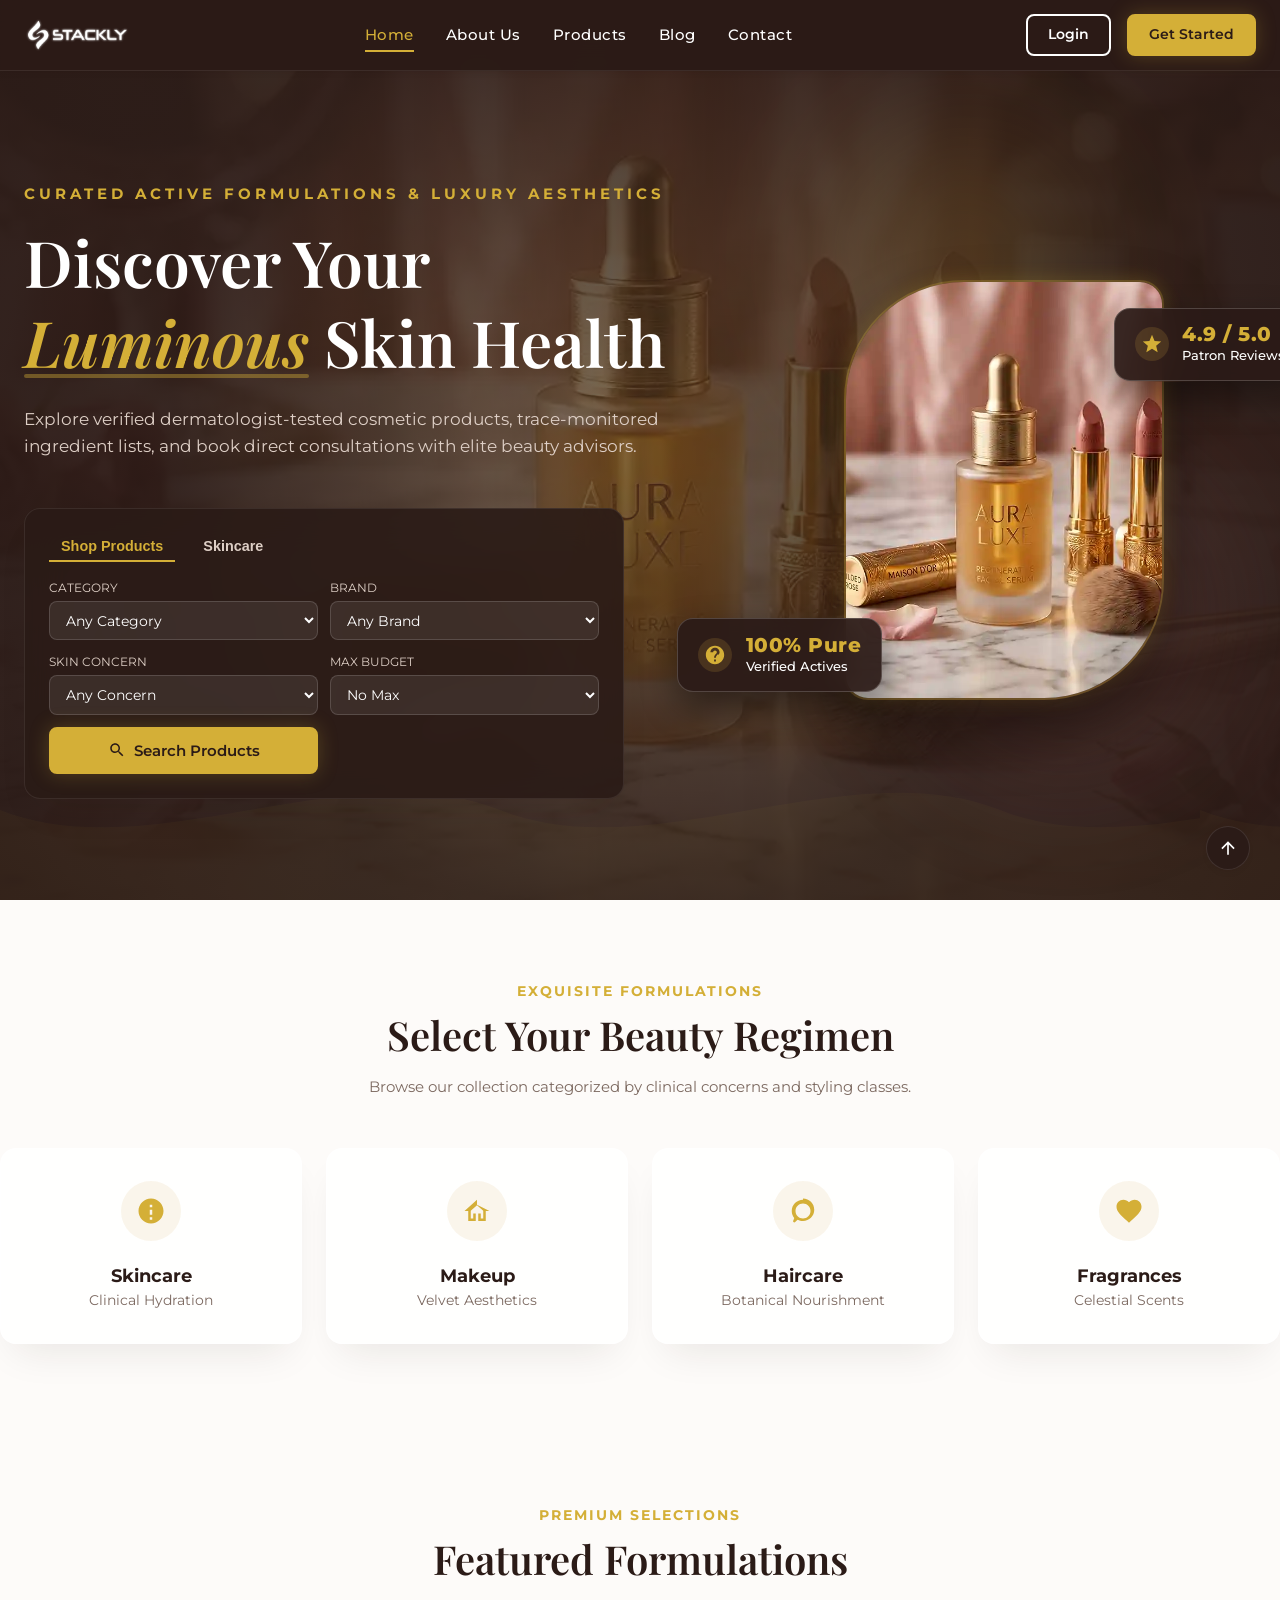
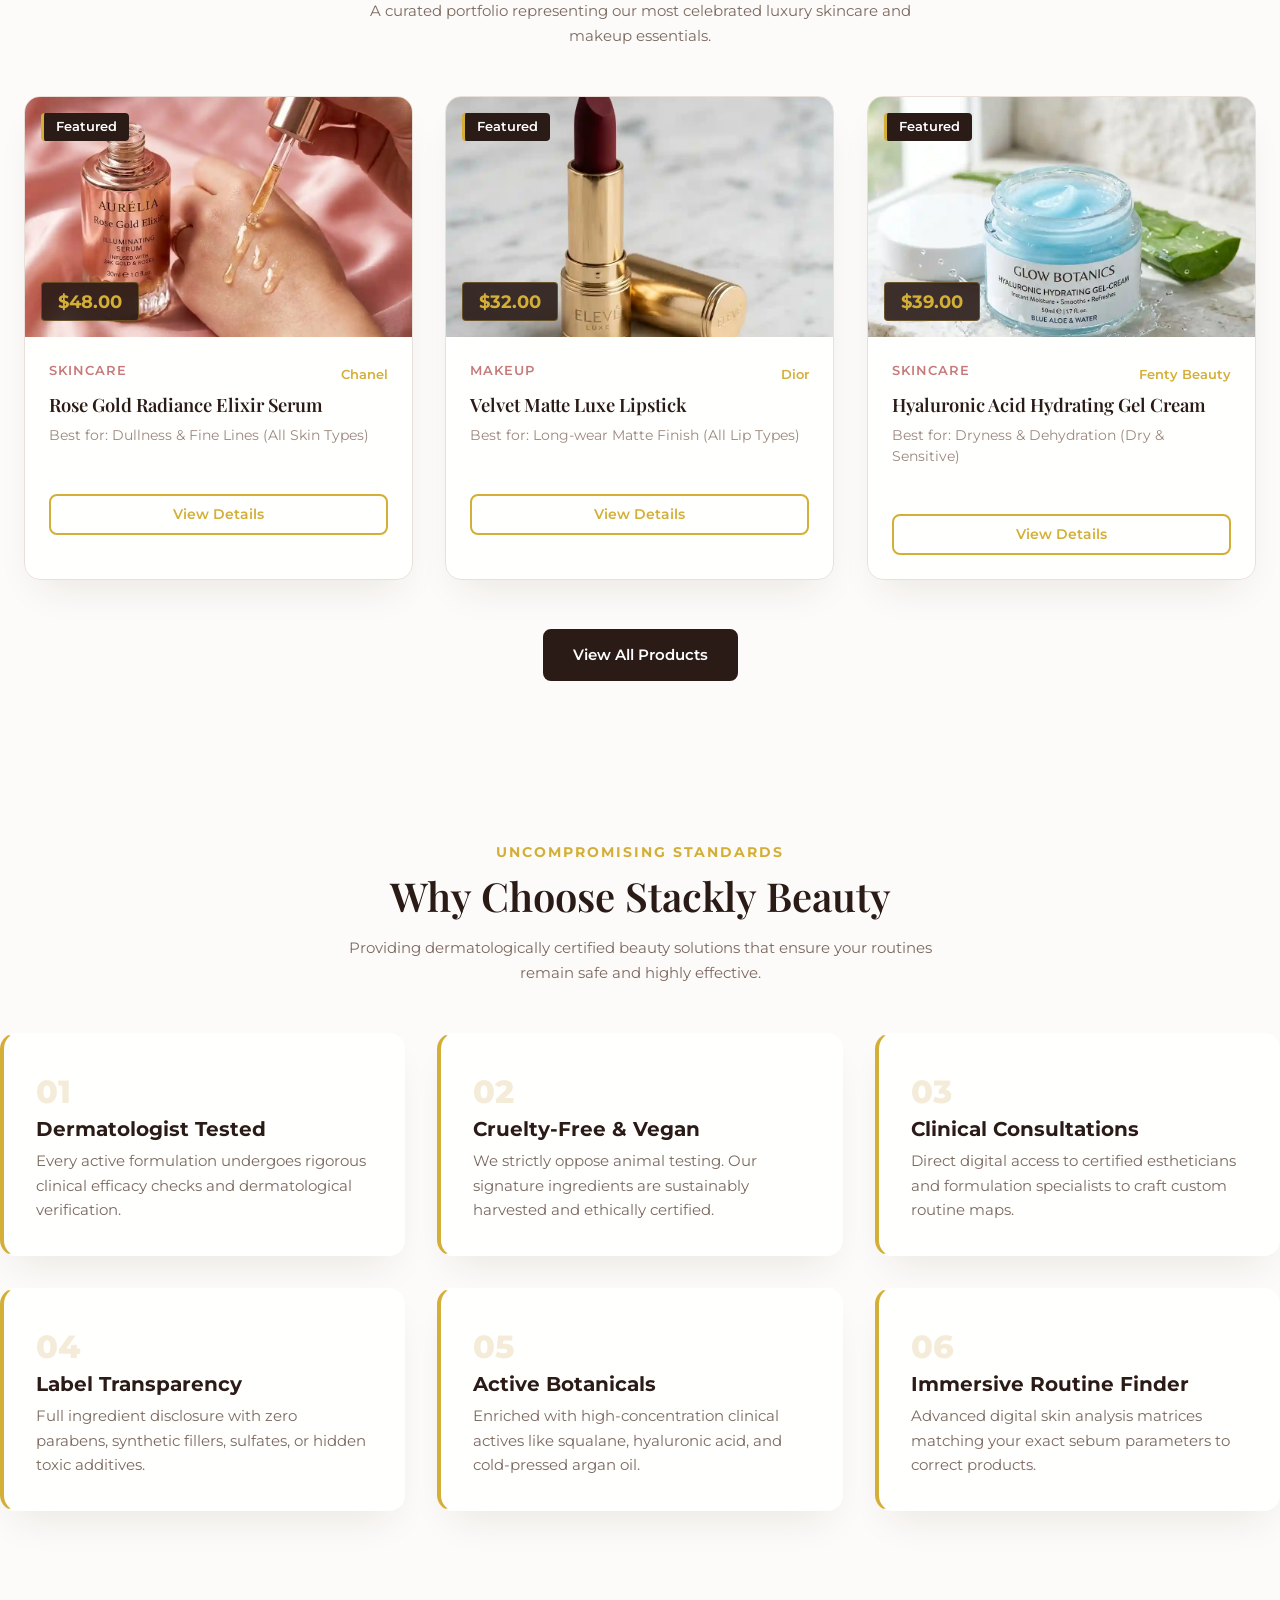
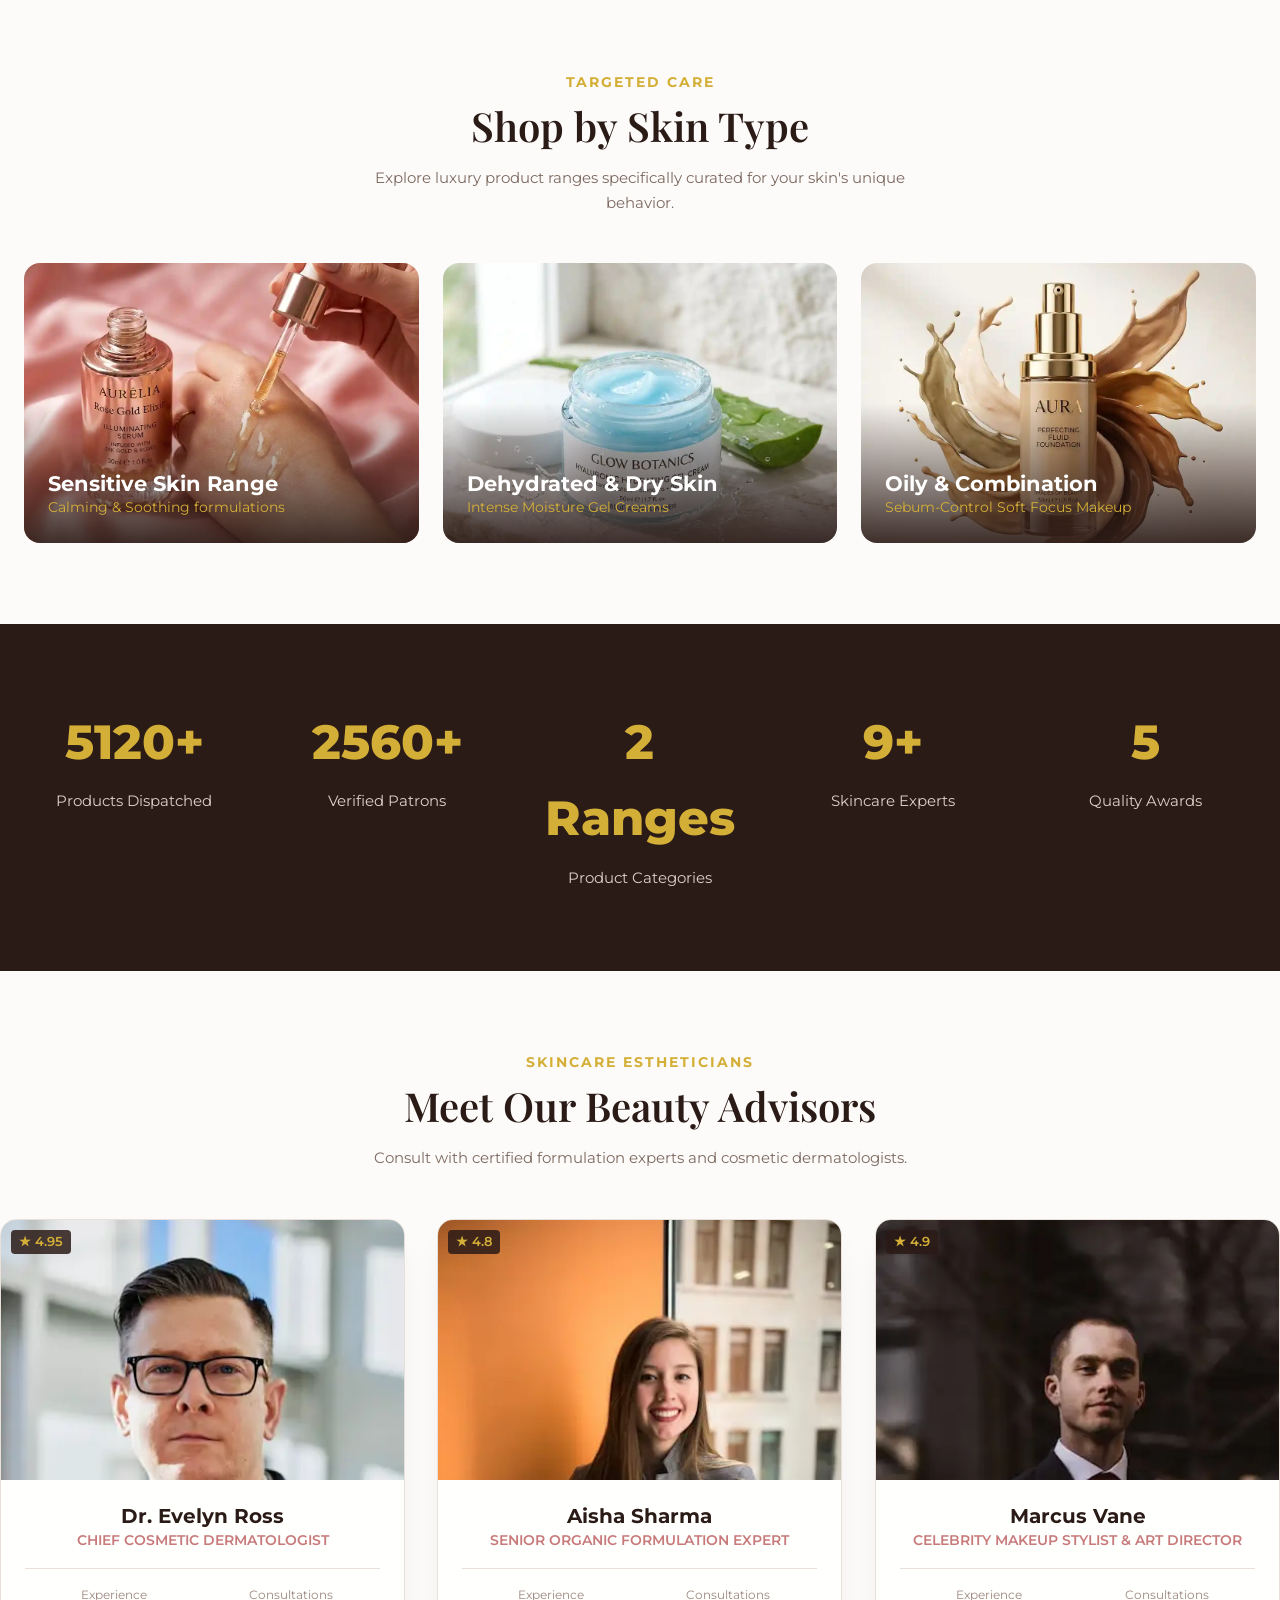
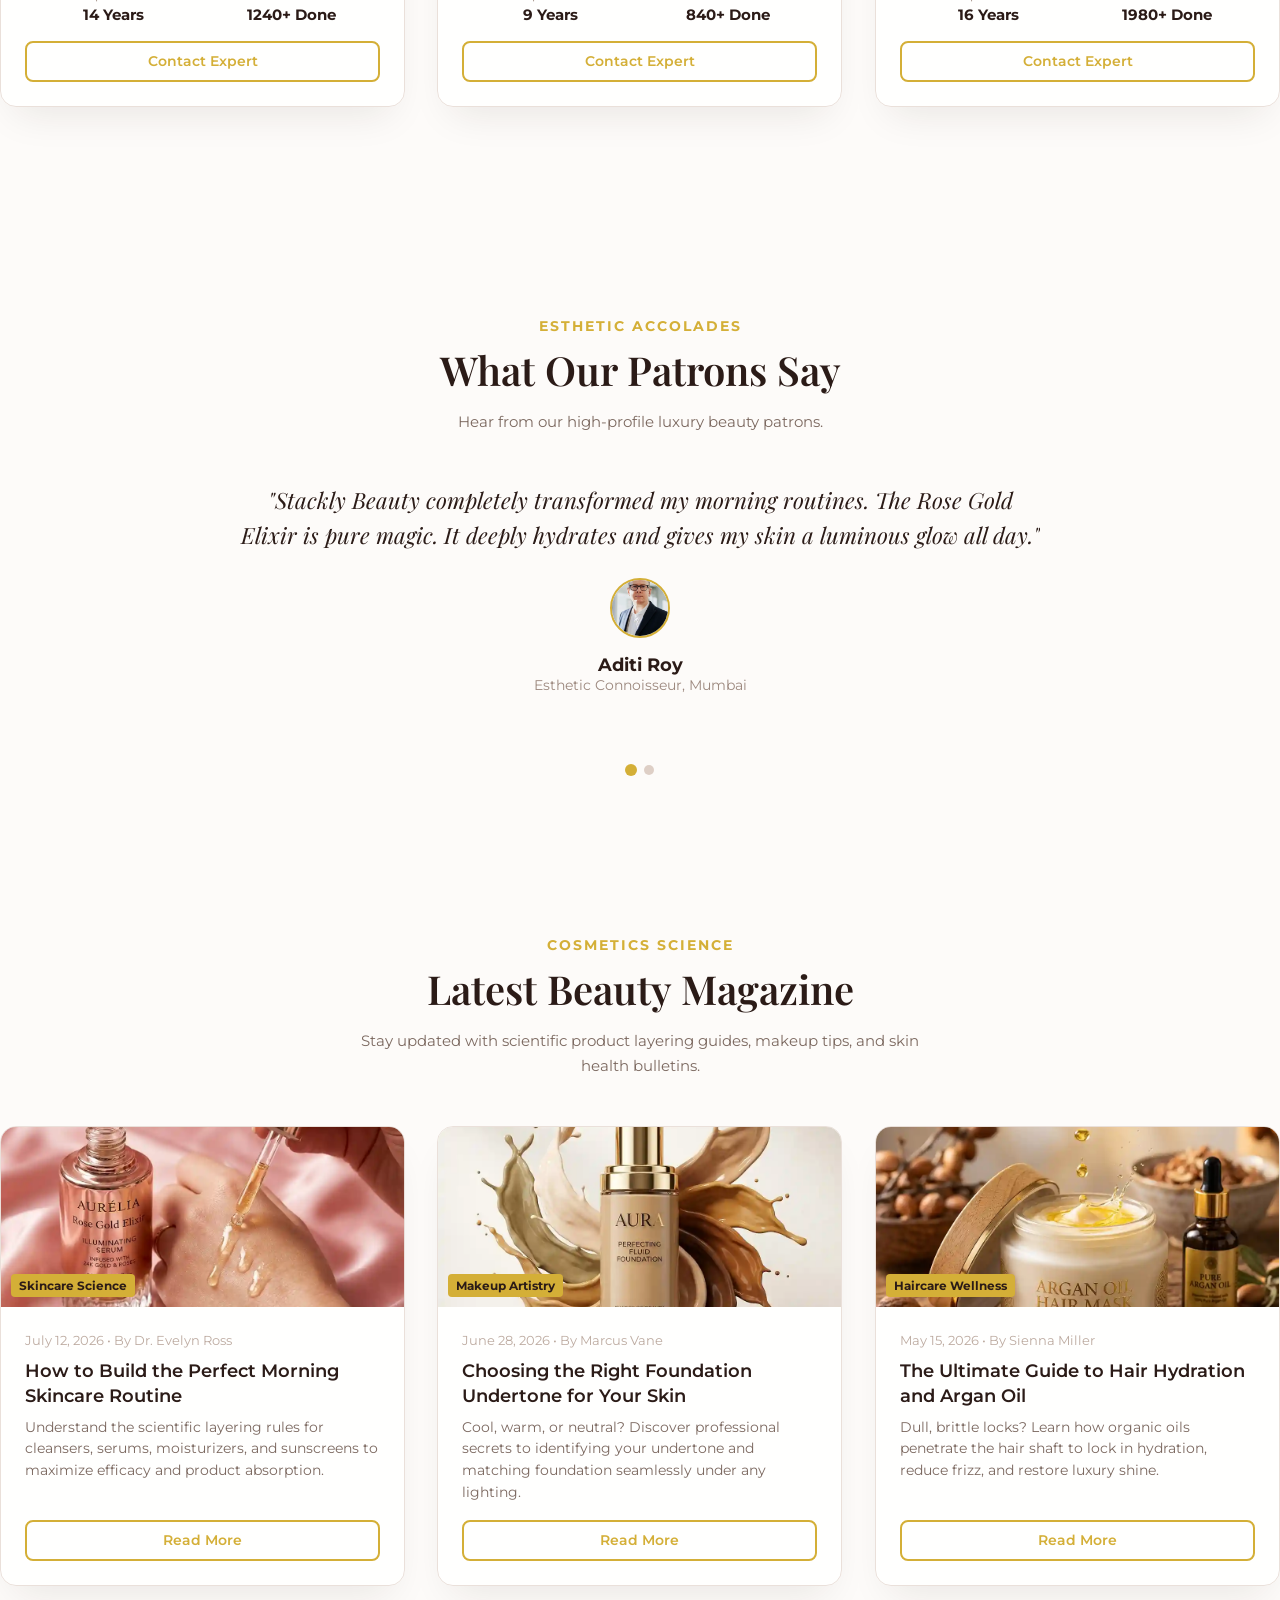
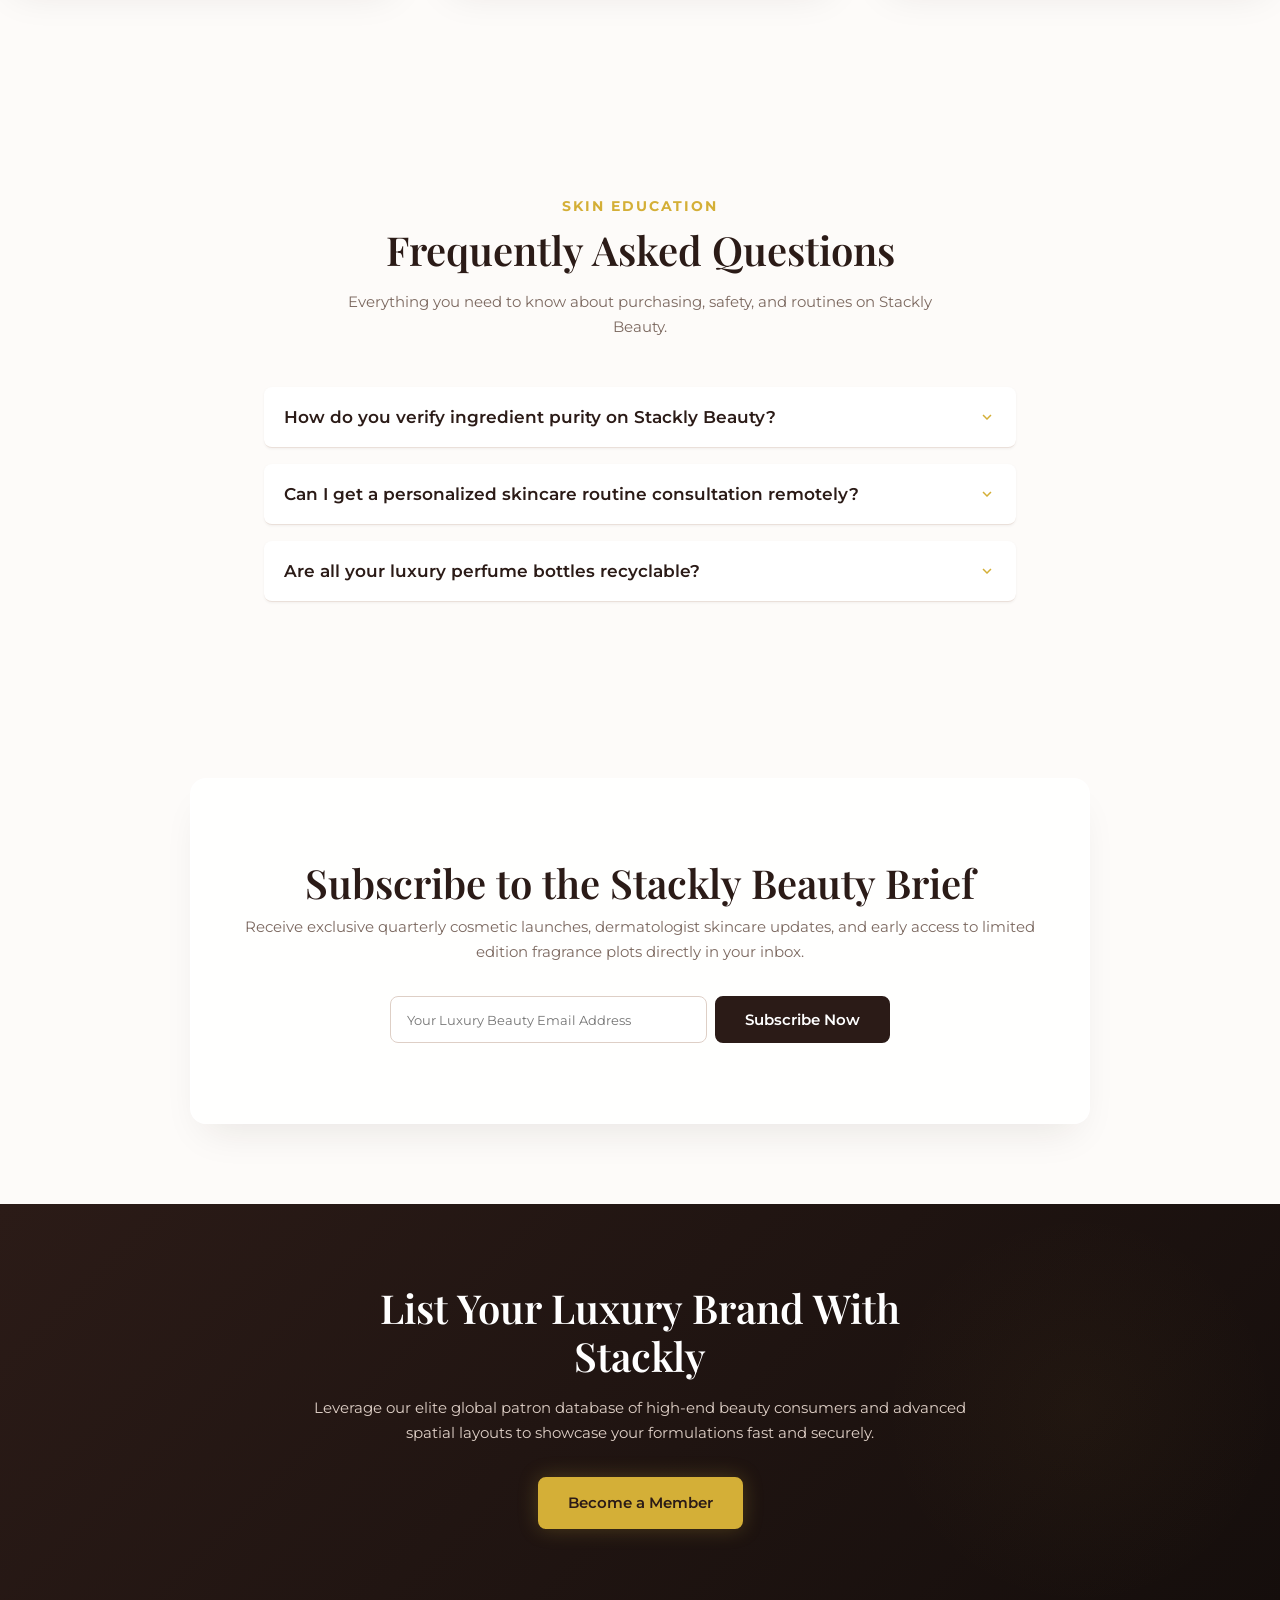
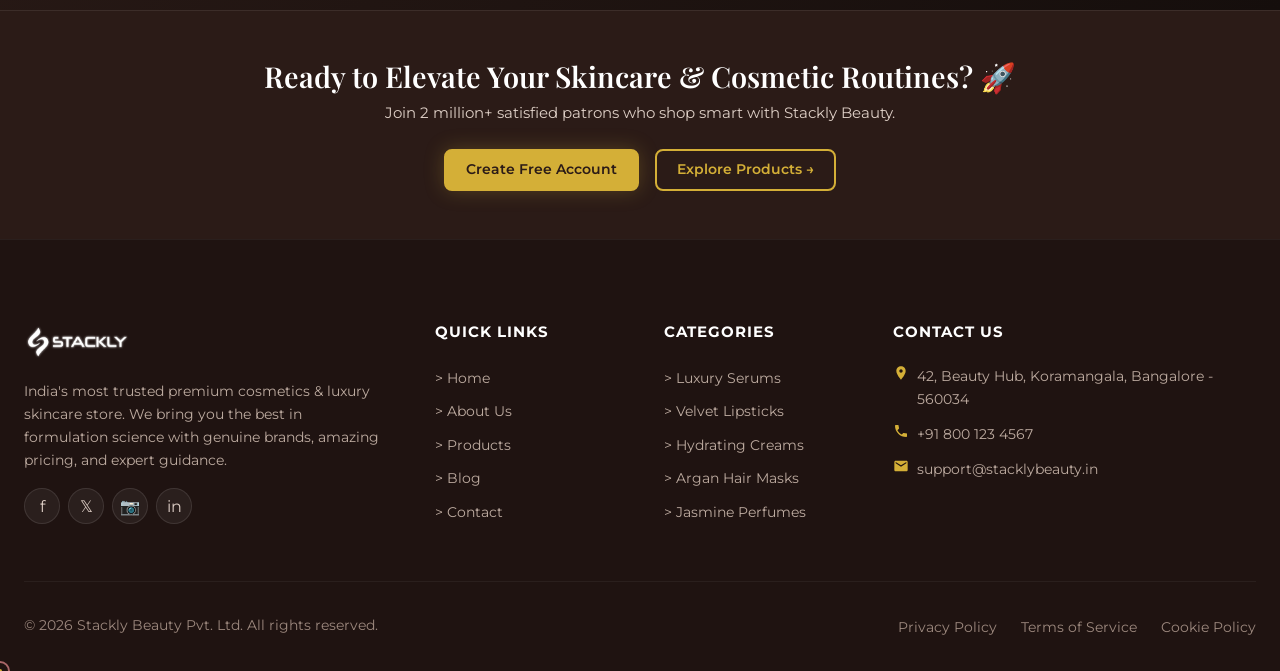
==== index.html @ b6cf3f6a "hi" ====
<!DOCTYPE html>
<html lang="en">
<head>
  <meta charset="UTF-8">
  <meta name="viewport" content="width=device-width, initial-scale=1.0">
  <title>Stackly Beauty | Premium Cosmetics & Skincare Store</title>
  
  <!-- SEO Meta Tags -->
  <meta name="description" content="Discover premium luxury skincare, makeup, haircare, and fragrances with Stackly Beauty. Dermatologist tested, organic ingredients, and cruelty-free certified.">
  <meta name="keywords" content="Beauty Store, Skincare, Luxury Makeup, Vegan Cosmetics, Organic Haircare, Jasmine Musk Perfume, Estée Lauder, Dior, Chanel">
  
  <!-- Open Graph / Facebook -->
  <meta property="og:type" content="website">
  <meta property="og:title" content="Stackly Beauty | Premium Cosmetics & Skincare Store">
  <meta property="og:description" content="Discover premium luxury skincare, makeup, haircare, and fragrances with India's premier beauty boutique.">
  <meta property="og:image" content="images/hero-beauty_11zon.webp">
  
  <!-- Stylesheets -->
  <link rel="stylesheet" href="css/main.css">
  <link rel="stylesheet" href="css/components.css">
  <link rel="stylesheet" href="css/pages/home.css">
</head>
<body>

  <!-- Scroll Progress Indicator -->
  <div class="scroll-progress-container" id="scroll-progress-container">
    <div class="scroll-progress-bar"></div>
  </div>

  <!-- Sticky Navbar Header -->
  <header>
    <div class="container navbar">
      <a href="index.html" class="logo" id="nav-brand-logo" aria-label="Stackly Home">
        <img class="logo-img" src="images/stackly-logo.webp" alt="Stackly Logo">
      </a>
      
      <button class="hamburger" id="navbar-hamburger" aria-label="Toggle Navigation">
        <span></span>
        <span></span>
        <span></span>
      </button>

      <ul class="nav-links" id="navbar-links">
        <li><a href="index.html" class="nav-link active">Home</a></li>
        <li><a href="about.html" class="nav-link">About Us</a></li>
        <li><a href="products.html" class="nav-link">Products</a></li>
        <li><a href="blog.html" class="nav-link">Blog</a></li>
        <li><a href="contact.html" class="nav-link">Contact</a></li>
      </ul>

      <div class="nav-actions">
        <a href="login.html" class="btn btn-outline btn-sm btn-shimmer">Login</a>
        <a href="create-account.html" class="btn btn-secondary btn-sm btn-shimmer">Get Started</a>
      </div>
    </div>
  </header>

  <!-- SECTION 1: Hero Area with Advanced Search -->
  <main>
    <section class="hero" id="hero-section">
      <div class="hero-bg" style="background-image: url('images/hero-beauty_11zon.webp');"></div>
      <div class="hero-overlay"></div>
      <div class="skyline-backdrop"></div>
      
      <!-- Floating Blur Blobs behind the media cards -->
      <div class="hero-blob hero-blob-1"></div>
      <div class="hero-blob hero-blob-2"></div>

      <div class="container hero-content">
        <!-- LEFT COLUMN: Typography & Finder -->
        <div class="hero-left">
          <span class="hero-subtitle">Curated Active Formulations & Luxury Aesthetics</span>
          <h1 class="hero-title">Discover Your<br><span>Luminous</span> Skin Health</h1>
          <p class="hero-desc">Explore verified dermatologist-tested cosmetic products, trace-monitored ingredient lists, and book direct consultations with elite beauty advisors.</p>
          
          <!-- Search bar panel -->
          <div class="glass-panel search-panel glass-card-dark" id="hero-search-panel">
            <div class="search-tabs">
              <button class="search-tab-btn active">Shop Products</button>
              <button class="search-tab-btn" onclick="window.location.href='products.html?type=Skincare'">Skincare</button>
            </div>
            <div class="search-fields-grid">
              <div class="search-field">
                <label for="search-type">Category</label>
                <select id="search-type">
                  <option value="">Any Category</option>
                  <option value="Skincare">Skincare</option>
                  <option value="Makeup">Makeup</option>
                  <option value="Haircare">Haircare</option>
                  <option value="Fragrance">Fragrance</option>
                </select>
              </div>
              
              <div class="search-field">
                <label for="search-brand">Brand</label>
                <select id="search-brand">
                  <option value="">Any Brand</option>
                  <option value="Chanel">Chanel</option>
                  <option value="Dior">Dior</option>
                  <option value="Fenty Beauty">Fenty Beauty</option>
                  <option value="Estée Lauder">Estée Lauder</option>
                  <option value="L'Oreal Luxe">L'Oreal Luxe</option>
                </select>
              </div>
              
              <div class="search-field">
                <label for="search-concern">Skin Concern</label>
                <select id="search-concern">
                  <option value="">Any Concern</option>
                  <option value="Dullness">Dullness & Glow</option>
                  <option value="Dryness">Dryness & Hydration</option>
                  <option value="Anti-Aging">Anti-Aging & Wrinkles</option>
                  <option value="Frizzy">Hair Repair & Frizz</option>
                </select>
              </div>

              <div class="search-field">
                <label for="search-price">Max Budget</label>
                <select id="search-price">
                  <option value="">No Max</option>
                  <option value="30">$30</option>
                  <option value="50">$50</option>
                  <option value="80">$80</option>
                  <option value="100">$100</option>
                </select>
              </div>

              <button class="btn btn-secondary btn-shimmer hero-search-btn" id="hero-search-btn">
                <svg viewBox="0 0 24 24" style="width: 18px; height: 18px; fill: var(--primary);"><path d="M15.5 14h-.79l-.28-.27C15.41 12.59 16 11.11 16 9.5 16 5.91 13.09 3 9.5 3S3 5.91 3 9.5 5.91 16 9.5 16c1.61 0 3.09-.59 4.23-1.57l.27.28v.79l5 4.99L20.49 19l-4.99-5zm-6 0C7.01 14 5 11.99 5 9.5S7.01 5 9.5 5 14 7.01 14 9.5 11.99 14 9.5 14z"/></svg>
                Search Products
              </button>
            </div>
          </div>
        </div>

        <!-- RIGHT COLUMN: Luxury Framed Visuals -->
        <div class="hero-right">
          <!-- Floating stats badges -->
          <div class="floating-stat-card stat-card-1 glass-card">
            <svg viewBox="0 0 24 24"><path d="M12 2C6.48 2 2 6.48 2 12s4.48 10 10 10 10-4.48 10-10S17.52 2 12 2zm1 17h-2v-2h2v2zm2.07-7.75l-.9.92C13.45 12.9 13 13.5 13 15h-2v-.5c0-1.1.45-2.1 1.17-2.83l1.24-1.26c.37-.36.59-.86.59-1.41 0-1.1-.9-2-2-2s-2 .9-2 2H7c0-2.76 2.24-5 5-5s5 2.24 5 5c0 1.04-.42 1.99-1.07 2.75z"/></svg>
            <div>
              <h4>100% Pure</h4>
              <p>Verified Actives</p>
            </div>
          </div>

          <div class="floating-stat-card stat-card-2 glass-card">
            <svg viewBox="0 0 24 24"><path d="M12 17.27L18.18 21l-1.64-7.03L22 9.24l-7.19-.61L12 2 9.19 8.63 2 9.24l5.46 4.73L5.82 21z"/></svg>
            <div>
              <h4>4.9 / 5.0</h4>
              <p>Patron Reviews</p>
            </div>
          </div>

          <!-- Animated asymmetric image frame -->
          <div class="hero-media-wrapper">
            <div class="hero-media-frame"></div>
          </div>
        </div>
      </div>
    </section>

    <!-- SECTION 2: Product Categories -->
    <section class="section-padding container reveal reveal-up" id="categories-section">
      <div class="section-header text-center">
        <span class="section-subtitle">Exquisite Formulations</span>
        <h2 class="section-title">Select Your Beauty Regimen</h2>
        <p class="section-desc text-center">Browse our collection categorized by clinical concerns and styling classes.</p>
      </div>
      <div class="grid categories-grid" id="categories-container">
        <div class="glass-card category-card" onclick="window.location.href='products.html?type=Skincare'">
          <div class="category-card-icon">
            <svg viewBox="0 0 24 24"><path d="M12 2C6.48 2 2 6.48 2 12s4.48 10 10 10 10-4.48 10-10S17.52 2 12 2zm1 17h-2v-2h2v2zm0-4h-2v-4h2v4zm0-6h-2V7h2v2z"/></svg>
          </div>
          <h4>Skincare</h4>
          <p>Clinical Hydration</p>
        </div>

        <div class="glass-card category-card" onclick="window.location.href='products.html?type=Makeup'">
          <div class="category-card-icon">
            <svg viewBox="0 0 24 24"><path d="M12 7V3L2 12h3v8h6v-6h2v6h6v-8h3L12 7zm5 11h-2v-4H9v4H7v-6.17l5-4.5 5 4.5V18z"/></svg>
          </div>
          <h4>Makeup</h4>
          <p>Velvet Aesthetics</p>
        </div>

        <div class="glass-card category-card" onclick="window.location.href='products.html?type=Haircare'">
          <div class="category-card-icon">
            <svg viewBox="0 0 24 24"><path d="M12 3c-4.97 0-9 4.03-9 9 0 2.12.74 4.07 1.97 5.61L4.35 19.4c-.39.39-.39 1.02 0 1.41.39.39 1.02.39 1.41 0l1.9-1.9C9.07 19.58 10.48 20 12 20c4.97 0 9-4.03 9-9s-4.03-9-9-9zm0 15c-3.31 0-6-2.69-6-6s2.69-6 6-6 6 2.69 6 6-2.69 6-6 6z"/></svg>
          </div>
          <h4>Haircare</h4>
          <p>Botanical Nourishment</p>
        </div>

        <div class="glass-card category-card" onclick="window.location.href='products.html?type=Fragrance'">
          <div class="category-card-icon">
            <svg viewBox="0 0 24 24"><path d="M12 21.35l-1.45-1.32C5.4 15.36 2 12.28 2 8.5 2 5.42 4.42 3 7.5 3c1.74 0 3.41.81 4.5 2.09C13.09 3.81 14.76 3 16.5 3 19.58 3 22 5.42 22 8.5c0 3.78-3.4 6.86-8.55 11.54L12 21.35z"/></svg>
          </div>
          <h4>Fragrances</h4>
          <p>Celestial Scents</p>
        </div>
      </div>
    </section>

    <!-- SECTION 3: Featured Products -->
    <section class="section-padding reveal reveal-up" style="background-color: var(--slate-50);" id="featured-section">
      <div class="container">
        <div class="section-header text-center">
          <span class="section-subtitle">Premium Selections</span>
          <h2 class="section-title">Featured Formulations</h2>
          <p class="section-desc text-center">A curated portfolio representing our most celebrated luxury skincare and makeup essentials.</p>
        </div>
        
        <!-- Hydrated dynamically from data.js -->
        <div class="grid properties-home-grid" id="properties-home-grid">
          <!-- JS hydrates this dynamic block -->
        </div>
        
        <div class="text-center">
          <a href="products.html" class="btn btn-primary btn-shimmer">View All Products</a>
        </div>
      </div>
    </section>

    <!-- SECTION 4: Why Choose Stackly Beauty -->
    <section class="section-padding container reveal reveal-up" id="why-choose-section">
      <div class="section-header text-center">
        <span class="section-subtitle">Uncompromising Standards</span>
        <h2 class="section-title">Why Choose Stackly Beauty</h2>
        <p class="section-desc text-center">Providing dermatologically certified beauty solutions that ensure your routines remain safe and highly effective.</p>
      </div>
      <div class="grid why-grid">
        <div class="glass-card why-card">
          <span class="why-card-num">01</span>
          <h4>Dermatologist Tested</h4>
          <p>Every active formulation undergoes rigorous clinical efficacy checks and dermatological verification.</p>
        </div>

        <div class="glass-card why-card">
          <span class="why-card-num">02</span>
          <h4>Cruelty-Free & Vegan</h4>
          <p>We strictly oppose animal testing. Our signature ingredients are sustainably harvested and ethically certified.</p>
        </div>

        <div class="glass-card why-card">
          <span class="why-card-num">03</span>
          <h4>Clinical Consultations</h4>
          <p>Direct digital access to certified estheticians and formulation specialists to craft custom routine maps.</p>
        </div>

        <div class="glass-card why-card">
          <span class="why-card-num">04</span>
          <h4>Label Transparency</h4>
          <p>Full ingredient disclosure with zero parabens, synthetic fillers, sulfates, or hidden toxic additives.</p>
        </div>

        <div class="glass-card why-card">
          <span class="why-card-num">05</span>
          <h4>Active Botanicals</h4>
          <p>Enriched with high-concentration clinical actives like squalane, hyaluronic acid, and cold-pressed argan oil.</p>
        </div>

        <div class="glass-card why-card">
          <span class="why-card-num">06</span>
          <h4>Immersive Routine Finder</h4>
          <p>Advanced digital skin analysis matrices matching your exact sebum parameters to correct products.</p>
        </div>
      </div>
    </section>

    <!-- SECTION 5: Shop by Skin Type -->
    <section class="section-padding reveal reveal-up" style="background-color: var(--slate-50);" id="locations-section">
      <div class="container">
        <div class="section-header text-center">
          <span class="section-subtitle">Targeted Care</span>
          <h2 class="section-title">Shop by Skin Type</h2>
          <p class="section-desc text-center">Explore luxury product ranges specifically curated for your skin's unique behavior.</p>
        </div>
        <div class="grid locations-grid">
          <div class="location-card" onclick="window.location.href='products.html?concern=sensitive'">
            <img class="location-card-img" src="images/products/serum_11zon.webp" alt="Sensitive Skin" loading="lazy">
            <div class="location-card-overlay">
              <h4>Sensitive Skin Range</h4>
              <p>Calming & Soothing formulations</p>
            </div>
          </div>

          <div class="location-card" onclick="window.location.href='products.html?concern=dry'">
            <img class="location-card-img" src="images/products/cream_11zon.webp" alt="Dry Skin" loading="lazy">
            <div class="location-card-overlay">
              <h4>Dehydrated & Dry Skin</h4>
              <p>Intense Moisture Gel Creams</p>
            </div>
          </div>

          <div class="location-card" onclick="window.location.href='products.html?concern=oily'">
            <img class="location-card-img" src="images/products/foundation_11zon.webp" alt="Oily Skin" loading="lazy">
            <div class="location-card-overlay">
              <h4>Oily & Combination</h4>
              <p>Sebum-Control Soft Focus Makeup</p>
            </div>
          </div>
        </div>
      </div>
    </section>

    <!-- SECTION 6: Beauty Store Statistics -->
    <section class="stats-banner text-center" id="statistics-section">
      <div class="container grid stats-grid">
        <div class="stat-item">
          <span class="stat-num" data-target="8500" data-suffix="+">0</span>
          <span class="stat-label">Products Dispatched</span>
        </div>
        <div class="stat-item">
          <span class="stat-num" data-target="4200" data-suffix="+">0</span>
          <span class="stat-label">Verified Patrons</span>
        </div>
        <div class="stat-item">
          <span class="stat-num" data-target="4" data-suffix=" Ranges">0</span>
          <span class="stat-label">Product Categories</span>
        </div>
        <div class="stat-item">
          <span class="stat-num" data-target="15" data-suffix="+">0</span>
          <span class="stat-label">Skincare Experts</span>
        </div>
        <div class="stat-item">
          <span class="stat-num" data-target="8" data-suffix="">0</span>
          <span class="stat-label">Quality Awards</span>
        </div>
      </div>
    </section>

    <!-- SECTION 7: Meet Our Skin Advisors -->
    <section class="section-padding container reveal reveal-up" id="agents-section">
      <div class="section-header text-center">
        <span class="section-subtitle">Skincare Estheticians</span>
        <h2 class="section-title">Meet Our Beauty Advisors</h2>
        <p class="section-desc text-center">Consult with certified formulation experts and cosmetic dermatologists.</p>
      </div>
      <div class="grid properties-home-grid" id="agents-home-grid">
        <!-- Rendered dynamically by home.js/data.js -->
      </div>
    </section>

    <!-- SECTION 8: Patron Testimonials -->
    <section class="section-padding reveal reveal-up" style="background-color: var(--slate-50);" id="testimonials-section">
      <div class="container">
        <div class="section-header text-center">
          <span class="section-subtitle">Esthetic Accolades</span>
          <h2 class="section-title">What Our Patrons Say</h2>
          <p class="section-desc text-center">Hear from our high-profile luxury beauty patrons.</p>
        </div>
        
        <div class="testimonials-slider-container">
          <div class="testimonials-slider">
            <div class="testimonial-slide active">
              <p class="testimonial-quote">"Stackly Beauty completely transformed my morning routines. The Rose Gold Elixir is pure magic. It deeply hydrates and gives my skin a luminous glow all day."</p>
              <img class="testimonial-avatar" src="images/experts/expert-1.webp" alt="Client 1">
              <div class="testimonial-author">
                <h4>Aditi Roy</h4>
                <p>Esthetic Connoisseur, Mumbai</p>
              </div>
            </div>
            
            <div class="testimonial-slide">
              <p class="testimonial-quote">"Having direct chat consultations with Dr. Ross helped me solve my moisture barrier issues. I highly recommend their custom skincare routine finder!"</p>
              <img class="testimonial-avatar" src="images/experts/expert-2.webp" alt="Client 2">
              <div class="testimonial-author">
                <h4>Kiran Sharma</h4>
                <p>Wellness Director, Bangalore</p>
              </div>
            </div>
          </div>
          <div class="slider-dots">
            <!-- JS dynamically creates dots -->
          </div>
        </div>
      </div>
    </section>

    <!-- SECTION 9: Latest Beauty Magazine -->
    <section class="section-padding container reveal reveal-up" id="blogs-section">
      <div class="section-header text-center">
        <span class="section-subtitle">Cosmetics Science</span>
        <h2 class="section-title">Latest Beauty Magazine</h2>
        <p class="section-desc text-center">Stay updated with scientific product layering guides, makeup tips, and skin health bulletins.</p>
      </div>
      
      <div class="grid properties-home-grid" id="blogs-home-grid">
        <!-- Rendered dynamically by data.js -->
      </div>
    </section>

    <!-- SECTION 10: FAQ Section -->
    <section class="section-padding reveal reveal-up" style="background-color: var(--slate-50);" id="faq-section">
      <div class="container" style="max-width: 800px;">
        <div class="section-header text-center">
          <span class="section-subtitle">Skin Education</span>
          <h2 class="section-title">Frequently Asked Questions</h2>
          <p class="section-desc text-center">Everything you need to know about purchasing, safety, and routines on Stackly Beauty.</p>
        </div>
        
        <div class="accordion-container">
          <div class="accordion-item">
            <button class="accordion-header">
              <span>How do you verify ingredient purity on Stackly Beauty?</span>
              <svg class="accordion-icon" viewBox="0 0 24 24"><path d="M16.59 8.59L12 13.17 7.41 8.59 6 10l6 6 6-6z"/></svg>
            </button>
            <div class="accordion-content">
              <p>Every cosmetic product undergoes strict chromatography analysis and independent dermatologist screening. We verify active percentages, organic source claims, and ensure absence of synthetic fragrances, parabens, and microplastics before listing.</p>
            </div>
          </div>

          <div class="accordion-item">
            <button class="accordion-header">
              <span>Can I get a personalized skincare routine consultation remotely?</span>
              <svg class="accordion-icon" viewBox="0 0 24 24"><path d="M16.59 8.59L12 13.17 7.41 8.59 6 10l6 6 6-6z"/></svg>
            </button>
            <div class="accordion-content">
              <p>Absolutely. You can request a remote Video consultation with one of our certified skin specialists, or use the interactive Skin Profiler inside your user account dashboard to generate a custom routine map instantly.</p>
            </div>
          </div>

          <div class="accordion-item">
            <button class="accordion-header">
              <span>Are all your luxury perfume bottles recyclable?</span>
              <svg class="accordion-icon" viewBox="0 0 24 24"><path d="M16.59 8.59L12 13.17 7.41 8.59 6 10l6 6 6-6z"/></svg>
            </button>
            <div class="accordion-content">
              <p>Yes. We enforce sustainable luxury packaging guidelines. All glass sprayers, containers, and packaging boards use 100% recyclable, FSC-certified organic board and refillable containers to support carbon neutral goals.</p>
            </div>
          </div>
        </div>
      </div>
    </section>

    <!-- SECTION 11: Newsletter Section -->
    <section class="section-padding container reveal reveal-up" id="newsletter-section">
      <div class="glass-card newsletter-card">
        <h2>Subscribe to the Stackly Beauty Brief</h2>
        <p>Receive exclusive quarterly cosmetic launches, dermatologist skincare updates, and early access to limited edition fragrance plots directly in your inbox.</p>
        <form class="newsletter-form" id="home-newsletter-form">
          <input type="email" placeholder="Your Luxury Beauty Email Address" aria-label="Email Input" required>
          <button type="submit" class="btn btn-primary btn-shimmer">Subscribe Now</button>
        </form>
      </div>
    </section>

    <!-- SECTION 12: Premium Call to Action -->
    <section class="premium-cta" id="cta-section">
      <div class="container premium-cta-content reveal reveal-up">
        <h2>List Your Luxury Brand With Stackly</h2>
        <p>Leverage our elite global patron database of high-end beauty consumers and advanced spatial layouts to showcase your formulations fast and securely.</p>
        <a href="login.html" class="btn btn-secondary btn-shimmer">Become a Member</a>
      </div>
    </section>
  </main>

  <!-- CTA Upgrade Banner -->
  <section class="cta-banner-section" style="background-color: var(--primary); color: #FFFFFF; padding: var(--spacing-xl) 0; text-align: center; border-top: 1px solid rgba(255,255,255,0.08);">
    <div class="container">
      <h2 style="color: #FFFFFF; font-family: var(--font-serif); font-size: 1.8rem; margin-bottom: 0.5rem;">Ready to Elevate Your Skincare & Cosmetic Routines? 🚀</h2>
      <p style="color: var(--slate-300); margin-bottom: 1.5rem; font-size: 0.95rem;">Join 2 million+ satisfied patrons who shop smart with Stackly Beauty.</p>
      <div class="cta-btn-group" style="display: flex; justify-content: center; gap: 1rem; flex-wrap: wrap;">
        <a href="create-account.html" class="btn btn-secondary btn-sm">Create Free Account</a>
        <a href="products.html" class="btn btn-outline btn-sm" style="border-color: var(--secondary); color: var(--secondary);">Explore Products &rarr;</a>
      </div>
    </div>
  </section>

  <!-- Global Footer -->
  <footer class="custom-footer" style="background-color: var(--bg-dark); color: var(--slate-300); padding: var(--spacing-xxl) 0 var(--spacing-lg); border-top: 1px solid rgba(255,255,255,0.05);">
    <div class="container">
      <div class="custom-footer-grid" style="display: grid; grid-template-columns: 2fr 1fr 1fr 2fr; gap: var(--spacing-xl);">
        <!-- Col 1: Brand & About -->
        <div>
          <a href="index.html" class="logo" style="display: inline-flex; align-items: center; gap: 0.5rem; font-weight: 800; font-size: 1.4rem; color: #FFFFFF; margin-bottom: 1rem; text-decoration: none;" aria-label="Stackly Home">
            <img class="logo-img" src="images/stackly-logo.webp" alt="Stackly Logo">
          </a>
          <p style="font-size: 0.9rem; line-height: 1.6; color: var(--slate-400); margin-bottom: 1rem;">India's most trusted premium cosmetics & luxury skincare store. We bring you the best in formulation science with genuine brands, amazing pricing, and expert guidance.</p>
          
          <div class="footer-social-boxes" style="display: flex; gap: 0.5rem;">
            <a href="404.html" class="footer-social-btn" aria-label="Facebook">f</a>
            <a href="404.html" class="footer-social-btn" aria-label="Twitter">𝕏</a>
            <a href="404.html" class="footer-social-btn" aria-label="Instagram">📷</a>
            <a href="404.html" class="footer-social-btn" aria-label="LinkedIn">in</a>
          </div>
        </div>

        <!-- Col 2: Quick Links -->
        <div>
          <div class="footer-col-title" style="color: #FFFFFF; font-weight: 700; font-size: 0.95rem; letter-spacing: 1px; margin-bottom: 1.25rem;">QUICK LINKS</div>
          <ul class="footer-links-list" style="list-style: none; padding: 0;">
            <li style="margin-bottom: 0.5rem;"><a href="index.html" style="color: var(--slate-400); font-size: 0.9rem;">&gt; Home</a></li>
            <li style="margin-bottom: 0.5rem;"><a href="about.html" style="color: var(--slate-400); font-size: 0.9rem;">&gt; About Us</a></li>
            <li style="margin-bottom: 0.5rem;"><a href="products.html" style="color: var(--slate-400); font-size: 0.9rem;">&gt; Products</a></li>
            <li style="margin-bottom: 0.5rem;"><a href="blog.html" style="color: var(--slate-400); font-size: 0.9rem;">&gt; Blog</a></li>
            <li style="margin-bottom: 0.5rem;"><a href="contact.html" style="color: var(--slate-400); font-size: 0.9rem;">&gt; Contact</a></li>
          </ul>
        </div>

        <!-- Col 3: Categories -->
        <div>
          <div class="footer-col-title" style="color: #FFFFFF; font-weight: 700; font-size: 0.95rem; letter-spacing: 1px; margin-bottom: 1.25rem;">CATEGORIES</div>
          <ul class="footer-links-list" style="list-style: none; padding: 0;">
            <li style="margin-bottom: 0.5rem;"><a href="404.html" style="color: var(--slate-400); font-size: 0.9rem;">&gt; Luxury Serums</a></li>
            <li style="margin-bottom: 0.5rem;"><a href="404.html" style="color: var(--slate-400); font-size: 0.9rem;">&gt; Velvet Lipsticks</a></li>
            <li style="margin-bottom: 0.5rem;"><a href="404.html" style="color: var(--slate-400); font-size: 0.9rem;">&gt; Hydrating Creams</a></li>
            <li style="margin-bottom: 0.5rem;"><a href="404.html" style="color: var(--slate-400); font-size: 0.9rem;">&gt; Argan Hair Masks</a></li>
            <li style="margin-bottom: 0.5rem;"><a href="404.html" style="color: var(--slate-400); font-size: 0.9rem;">&gt; Jasmine Perfumes</a></li>
          </ul>
        </div>

        <!-- Col 4: Contact Us -->
        <div>
          <div class="footer-col-title" style="color: #FFFFFF; font-weight: 700; font-size: 0.95rem; letter-spacing: 1px; margin-bottom: 1.25rem;">CONTACT US</div>
          <div class="footer-contact-row" style="display: flex; align-items: flex-start; gap: 0.5rem; margin-bottom: 0.75rem; font-size: 0.9rem; color: var(--slate-400);">
            <svg viewBox="0 0 24 24" style="width: 16px; height: 16px; fill: var(--secondary); flex-shrink:0;"><path d="M12 2C8.13 2 5 5.13 5 9c0 5.25 7 13 7 13s7-7.75 7-13c0-3.87-3.13-7-7-7zm0 9.5c-1.38 0-2.5-1.12-2.5-2.5s1.12-2.5 2.5-2.5 2.5 1.12 2.5 2.5-1.12 2.5-2.5 2.5z"/></svg>
            <span>42, Beauty Hub, Koramangala, Bangalore - 560034</span>
          </div>
          <div class="footer-contact-row" style="display: flex; align-items: flex-start; gap: 0.5rem; margin-bottom: 0.75rem; font-size: 0.9rem; color: var(--slate-400);">
            <svg viewBox="0 0 24 24" style="width: 16px; height: 16px; fill: var(--secondary); flex-shrink:0;"><path d="M6.62 10.79c1.44 2.83 3.76 5.14 6.59 6.59l2.2-2.2c.27-.27.67-.36 1.02-.24 1.12.37 2.33.57 3.57.57.55 0 1 .45 1 1V20c0 .55-.45 1-1 1-9.39 0-17-7.61-17-17 0-.55.45-1 1-1h3.5c.55 0 1 .45 1 1 0 1.25.2 2.45.57 3.57.11.35.03.74-.25 1.02l-2.2 2.2z"/></svg>
            <span>+91 800 123 4567</span>
          </div>
          <div class="footer-contact-row" style="display: flex; align-items: flex-start; gap: 0.5rem; margin-bottom: 0.75rem; font-size: 0.9rem; color: var(--slate-400);">
            <svg viewBox="0 0 24 24" style="width: 16px; height: 16px; fill: var(--secondary); flex-shrink:0;"><path d="M20 4H4c-1.1 0-1.99.9-1.99 2L2 18c0 1.1.9 2 2 2h16c1.1 0 2-.9 2-2V6c0-1.1-.9-2-2-2zm0 4l-8 5-8-5V6l8 5 8-5v2z"/></svg>
            <span>support@stacklybeauty.in</span>
          </div>
        </div>
      </div>

      <!-- Footer Bottom Bar -->
      <div class="footer-bottom-bar" style="border-top: 1px solid rgba(255,255,255,0.05); padding-top: var(--spacing-lg); margin-top: var(--spacing-xl); display: flex; justify-content: space-between; align-items: center; flex-wrap: wrap; gap: 1rem;">
        <p style="font-size: 0.85rem; color: var(--slate-500);">&copy; 2026 Stackly Beauty Pvt. Ltd. All rights reserved.</p>
        <ul class="footer-bottom-links" style="display: flex; gap: 1.5rem; list-style: none; padding: 0;">
          <li><a href="404.html" style="font-size: 0.85rem; color: var(--slate-500);">Privacy Policy</a></li>
          <li><a href="404.html" style="font-size: 0.85rem; color: var(--slate-500);">Terms of Service</a></li>
          <li><a href="404.html" style="font-size: 0.85rem; color: var(--slate-500);">Cookie Policy</a></li>
        </ul>
      </div>
    </div>
  </footer>

  <!-- Floating Back to Top Button -->
  <button class="back-to-top-btn" id="back-to-top-btn" aria-label="Back to top" onclick="window.scrollTo({top: 0, behavior: 'smooth'})" style="position: fixed; bottom: 30px; right: 30px; width: 44px; height: 44px; border-radius: 50%; background-color: var(--primary); color: #FFFFFF; border: 1px solid rgba(255,255,255,0.1); display: flex; align-items: center; justify-content: center; cursor: pointer; z-index: 999; box-shadow: var(--shadow-md); transition: var(--transition-fast);">
    <svg viewBox="0 0 24 24" style="width: 20px; height: 20px; fill: currentColor;"><path d="M4 12l1.41 1.41L11 7.83V20h2V7.83l5.58 5.59L20 12l-8-8-8 8z"/></svg>
  </button>

  <!-- Scripts -->
  <script src="js/data.js"></script>
  <script src="js/main.js"></script>
  <script src="js/pages/home.js"></script>
  <script>
    // Hydrate Home page properties & agents
    document.addEventListener('DOMContentLoaded', () => {
      const grid = document.getElementById('properties-home-grid');
      const agentsGrid = document.getElementById('agents-home-grid');
      const blogsGrid = document.getElementById('blogs-home-grid');

      // Hydrate 3 featured properties
      if (grid) {
        grid.innerHTML = '';
        const featured = PROPERTIES.filter(p => p.featured).slice(0, 3);
        featured.forEach(p => {
          let starsHtml = '★'.repeat(p.beds) + '☆'.repeat(5 - p.beds);
          grid.innerHTML += `
            <div class="glass-card property-card reveal reveal-up reveal-visible">
              <div class="property-card-img-wrapper">
                <img class="property-card-img" src="${p.image}" alt="${p.title}" loading="lazy">
                <span class="property-badge">Featured</span>
                <span class="property-card-price">${p.price}</span>
              </div>
              <div class="property-card-content">
                <div style="display:flex;justify-content:space-between;align-items:center;margin-bottom:4px;">
                  <span class="property-card-tag">${p.type}</span>
                  <span style="font-size:0.8rem;color:var(--secondary);font-weight:600;">${p.city}</span>
                </div>
                <h3 class="property-card-title">${p.title}</h3>
                <p class="property-card-address">${p.address}</p>
                <div class="property-card-footer">
                  <a href="product-details.html?id=${p.id}" class="btn btn-outline-gold btn-sm btn-shimmer">View Details</a>
                </div>
              </div>
            </div>
          `;
        });
      }

      // Hydrate experts
      if (agentsGrid) {
        agentsGrid.innerHTML = '';
        AGENTS.slice(0, 3).forEach(a => {
          agentsGrid.innerHTML += `
            <div class="glass-card property-card reveal reveal-up reveal-visible" style="padding: 0; text-align: center;">
              <div style="overflow: hidden; height: 260px; position: relative;">
                <img src="${a.image}" alt="${a.name}" style="width: 100%; height: 100%; object-fit: cover; object-position: center top;">
                <span style="position: absolute; top: 10px; left: 10px; background: rgba(43,27,23,0.85); color: var(--secondary); padding: 2px 8px; border-radius: 4px; font-size: 0.8rem; font-weight: 600;">★ ${a.rating}</span>
              </div>
              <div style="padding: 1.5rem;">
                <h4 style="margin-bottom: 2px;">${a.name}</h4>
                <p style="color: var(--accent); font-size: 0.85rem; font-weight: 600; text-transform: uppercase; margin-bottom: 1rem;">${a.designation}</p>
                <div style="display: grid; grid-template-columns: 1fr 1fr; border-top: 1px solid var(--slate-200); padding-top: 0.75rem; margin-bottom: 1rem;">
                  <div>
                    <span style="font-size: 0.75rem; color: var(--slate-500);">Experience</span>
                    <h5 style="margin: 0; font-size: 0.95rem;">${a.experience}</h5>
                  </div>
                  <div>
                    <span style="font-size: 0.75rem; color: var(--slate-500);">Consultations</span>
                    <h5 style="margin: 0; font-size: 0.95rem;">${a.sold}+ Done</h5>
                  </div>
                </div>
                <a href="contact.html" class="btn btn-outline-gold btn-sm" style="width: 100%;">Contact Expert</a>
              </div>
            </div>
          `;
        });
      }

      // Hydrate blogs
      if (blogsGrid) {
        blogsGrid.innerHTML = '';
        BLOGS.forEach(b => {
          blogsGrid.innerHTML += `
            <div class="glass-card property-card reveal reveal-up reveal-visible">
              <div style="position: relative; height: 180px; overflow: hidden;">
                <img src="${b.image}" alt="${b.title}" style="width: 100%; height: 100%; object-fit: cover;">
                <span style="position: absolute; bottom: 10px; left: 10px; background: var(--secondary); color: var(--primary); font-size: 0.75rem; font-weight: 700; padding: 2px 8px; border-radius: 4px;">${b.category}</span>
              </div>
              <div style="padding: 1.5rem; display: flex; flex-direction: column; flex-grow: 1;">
                <span style="font-size: 0.8rem; color: var(--slate-400); margin-bottom: 0.5rem;">${b.date} • By ${b.author}</span>
                <h4 style="font-size: 1.1rem; line-height: 1.4; margin-bottom: 0.5rem; font-weight: 600;">${b.title}</h4>
                <p style="font-size: 0.85rem; color: var(--slate-600); margin-bottom: 1rem;">${b.summary}</p>
                <a href="blog.html" class="btn btn-outline-gold btn-sm btn-shimmer" style="margin-top: auto;">Read More</a>
              </div>
            </div>
          `;
        });
      }
    });
  </script>
</body>
</html>
---- css/main.css ----
@import url('https://fonts.googleapis.com/css2?family=Montserrat:wght@300;400;500;600;700;800&family=Playfair+Display:ital,wght@0,400;0,600;0,700;1,400&display=swap');

/* --- CSS Variables & Design Tokens --- */
:root {
  /* Colors - Adapted for Luxury Beauty theme */
  --primary: #2B1B17;          /* Luxury Dark Mahogany */
  --primary-rgb: 43, 27, 23;
  --secondary: #D4AF37;        /* Elegant Muted Gold */
  --secondary-rgb: 212, 175, 55;
  --accent: #C87A7A;           /* Dusty Vintage Rose */
  --accent-rgb: 200, 122, 122;
  --highlight: #E3B3A6;        /* Soft Blush Rose Gold */
  --highlight-rgb: 227, 179, 166;
  --bg-light: #FDFBF9;         /* Alabaster Warm Cream */
  --bg-dark: #1F1311;          /* Deep Warm Cocoa */
  --white: #FFFFFF;
  
  /* Slate Scales adapted to match warm beauty undertones */
  --slate-50: #FDFBF9;
  --slate-100: #F5EFEB;
  --slate-200: #EAE0DA;
  --slate-300: #DECFC6;
  --slate-400: #BDABA0;
  --slate-500: #9C887E;
  --slate-600: #7C6960;
  --slate-700: #5F4F48;
  --slate-800: #423430;
  --slate-900: #281C19;

  /* Typography */
  --font-sans: 'Montserrat', sans-serif;
  --font-serif: 'Playfair Display', serif;

  /* Spacing */
  --spacing-xs: 0.5rem;
  --spacing-sm: 1rem;
  --spacing-md: 1.5rem;
  --spacing-lg: 2rem;
  --spacing-xl: 3rem;
  --spacing-xxl: 5rem;

  /* Borders & Shadows */
  --radius-sm: 4px;
  --radius-md: 8px;
  --radius-lg: 16px;
  --radius-xl: 24px;
  --radius-full: 9999px;
  --border-glass: 1px solid rgba(255, 255, 255, 0.4);
  --border-glass-dark: 1px solid rgba(43, 27, 23, 0.1);
  --shadow-sm: 0 1px 3px rgba(43, 27, 23, 0.05);
  --shadow-md: 0 4px 6px -1px rgba(43, 27, 23, 0.05), 0 2px 4px -1px rgba(43, 27, 23, 0.03);
  --shadow-lg: 0 10px 15px -3px rgba(43, 27, 23, 0.08), 0 4px 6px -2px rgba(43, 27, 23, 0.04);
  --shadow-premium: 0 20px 40px -15px rgba(43, 27, 23, 0.1);
  --shadow-glow: 0 0 20px rgba(212, 175, 55, 0.25);
  
  /* Transitions */
  --transition-fast: 0.2s cubic-bezier(0.4, 0, 0.2, 1);
  --transition-normal: 0.3s cubic-bezier(0.4, 0, 0.2, 1);
  --transition-slow: 0.5s cubic-bezier(0.4, 0, 0.2, 1);
  --transition-bounce: 0.5s cubic-bezier(0.175, 0.885, 0.32, 1.275);
}

/* --- Resets & Global Styles --- */
*, *::before, *::after {
  box-sizing: border-box;
  margin: 0;
  padding: 0;
}

html {
  font-size: 16px;
  scroll-behavior: smooth;
  -webkit-font-smoothing: antialiased;
  -moz-osx-font-smoothing: grayscale;
  overflow-x: hidden;
  width: 100%;
  max-width: 100%;
}

body {
  font-family: var(--font-sans);
  background-color: var(--bg-light);
  color: var(--slate-800);
  line-height: 1.6;
  overflow-x: hidden;
  width: 100%;
  max-width: 100%;
  min-height: 100vh;
}

/* Custom Scrollbar - Warm Brown/Gold Palette */
::-webkit-scrollbar {
  width: 10px;
}
::-webkit-scrollbar-track {
  background: var(--slate-100);
}
::-webkit-scrollbar-thumb {
  background: var(--primary);
  border-radius: var(--radius-full);
  border: 2px solid var(--slate-100);
}
::-webkit-scrollbar-thumb:hover {
  background: var(--secondary);
}

/* Typography Fluid Resizing */
h1, h2, h3, h4, h5, h6 {
  font-family: var(--font-sans);
  color: var(--primary);
  font-weight: 700;
  line-height: 1.2;
}

h1 { 
  font-size: clamp(2.25rem, 5vw, 4rem); 
  font-family: var(--font-serif);
  font-weight: 600;
}
h2 { 
  font-size: clamp(1.75rem, 4vw, 2.5rem); 
  font-family: var(--font-serif); 
  font-weight: 600; 
}
h3 { 
  font-size: clamp(1.25rem, 3vw, 1.75rem); 
  font-family: var(--font-serif);
  font-weight: 600;
}
h4 { 
  font-size: 1.25rem; 
  font-family: var(--font-sans);
}
p { 
  font-size: clamp(0.95rem, 1.2vw, 1.1rem); 
  color: var(--slate-600); 
}
a { 
  text-decoration: none; 
  color: inherit; 
  transition: var(--transition-fast); 
}

/* --- Common Layout Helpers --- */
.container {
  width: 100%;
  max-width: 1280px;
  margin: 0 auto;
  padding: 0 var(--spacing-md);
}

.section-padding {
  padding: var(--spacing-xxl) 0;
}

.text-center { text-align: center; }
.flex { display: flex; }
.grid { display: grid; }
.relative { position: relative; }
.overflow-hidden { overflow: hidden; }

/* Custom Cursor (Luxury Beauty Micro-interaction) */
.custom-cursor {
  width: 20px;
  height: 20px;
  border: 2px solid var(--accent);
  border-radius: 50%;
  position: fixed;
  transform: translate(-50%, -50%);
  pointer-events: none;
  z-index: 9999;
  transition: width 0.2s, height 0.2s, background-color 0.2s;
  mix-blend-mode: difference;
}
.custom-cursor-dot {
  width: 4px;
  height: 4px;
  background-color: var(--secondary);
  border-radius: 50%;
  position: fixed;
  transform: translate(-50%, -50%);
  pointer-events: none;
  z-index: 9999;
}
.custom-cursor.hovered {
  width: 44px;
  height: 44px;
  background-color: rgba(200, 122, 122, 0.15);
  border-color: var(--secondary);
}

/* Glassmorphism Styles */
.glass-card {
  background: rgba(255, 255, 255, 0.85);
  backdrop-filter: blur(16px);
  -webkit-backdrop-filter: blur(16px);
  border: var(--border-glass);
  box-shadow: var(--shadow-premium);
  border-radius: var(--radius-lg);
  transition: var(--transition-normal);
}
.glass-card-dark {
  background: rgba(43, 27, 23, 0.9);
  backdrop-filter: blur(20px);
  -webkit-backdrop-filter: blur(20px);
  border: 1px solid rgba(255, 255, 255, 0.08);
  box-shadow: var(--shadow-premium);
  border-radius: var(--radius-lg);
  color: var(--white);
}

/* Scroll Progress Bar */
.scroll-progress-container {
  position: fixed;
  top: 0;
  left: 0;
  width: 100%;
  height: 4px;
  z-index: 1001;
  background: transparent;
}
.scroll-progress-bar {
  height: 100%;
  background: linear-gradient(90deg, var(--secondary), var(--highlight));
  width: 0%;
  transition: width 0.1s ease-out;
}

/* --- Global Navbar --- */
header {
  position: fixed;
  top: 0;
  left: 0;
  width: 100%;
  z-index: 1000;
  background: rgba(43, 27, 23, 0.98);
  backdrop-filter: blur(16px);
  -webkit-backdrop-filter: blur(16px);
  border-bottom: 1px solid rgba(255, 255, 255, 0.08);
  transition: var(--transition-normal);
  padding: 0.8rem 0;
  box-shadow: var(--shadow-md);
}
header.scrolled {
  background: rgba(43, 27, 23, 0.98);
  padding: 0.6rem 0;
}

.navbar {
  display: flex;
  justify-content: space-between;
  align-items: center;
}

.logo {
  display: flex;
  align-items: center;
  gap: 0.5rem;
  text-decoration: none;
  cursor: pointer;
}
.logo-img {
  height: 44px;
  width: auto;
  max-width: 200px;
  object-fit: contain;
  filter: brightness(0) invert(1) drop-shadow(0 0 1px rgba(255, 255, 255, 0.8));
  transition: transform var(--transition-normal);
}
.logo:hover .logo-img {
  transform: scale(1.08);
}

.nav-links {
  display: flex;
  list-style: none;
  gap: 2rem;
  align-items: center;
}
.nav-link {
  color: #FFFFFF;
  font-weight: 500;
  font-size: 0.95rem;
  position: relative;
  padding: 0.5rem 0;
  letter-spacing: 0.5px;
}
header.scrolled .nav-link {
  color: #FFFFFF;
}
.nav-link:hover, .nav-link.active {
  color: var(--secondary);
}
.nav-link::after {
  content: '';
  position: absolute;
  bottom: 0;
  left: 0;
  width: 0;
  height: 2px;
  background-color: var(--secondary);
  transition: var(--transition-normal);
}
.nav-link:hover::after, .nav-link.active::after {
  width: 100%;
}

.nav-actions {
  display: flex;
  gap: 1rem;
  align-items: center;
}

/* Hamburger Menu */
.hamburger {
  display: none;
  flex-direction: column;
  justify-content: space-between;
  width: 24px;
  height: 18px;
  background: transparent;
  border: none;
  cursor: pointer;
  z-index: 1002;
}
.hamburger span {
  display: block;
  width: 100%;
  height: 2px;
  background-color: #FFFFFF;
  transition: var(--transition-normal);
}

/* --- Section Headers --- */
.section-header {
  margin-bottom: var(--spacing-xl);
}
.section-subtitle {
  color: var(--accent);
  font-weight: 600;
  font-size: 0.85rem;
  text-transform: uppercase;
  letter-spacing: 2px;
  display: block;
  margin-bottom: 0.5rem;
}
.section-title {
  color: var(--primary);
  margin-bottom: 1rem;
  font-weight: 600;
}
.section-desc {
  max-width: 600px;
  margin: 0 auto;
  color: var(--slate-600);
}

/* --- Premium Footer --- */
footer {
  background-color: var(--bg-dark);
  color: var(--slate-300);
  padding: var(--spacing-xxl) 0 var(--spacing-lg);
  border-top: 1px solid rgba(255, 255, 255, 0.05);
}
.footer-grid {
  display: grid;
  grid-template-columns: 2fr 1fr 1fr 2fr;
  gap: var(--spacing-xl);
  margin-bottom: var(--spacing-xl);
}
.footer-logo-img {
  height: 40px;
  width: auto;
  margin-bottom: var(--spacing-md);
  filter: brightness(0) invert(1);
}
.footer-col h4 {
  color: #FFFFFF;
  margin-bottom: var(--spacing-md);
  position: relative;
  padding-bottom: 0.5rem;
  font-size: 1.1rem;
  font-family: var(--font-sans);
}
.footer-col h4::after {
  content: '';
  position: absolute;
  bottom: 0;
  left: 0;
  width: 30px;
  height: 2px;
  background-color: var(--secondary);
}
.footer-col ul {
  list-style: none;
}
.footer-col ul li {
  margin-bottom: 0.75rem;
}
.footer-col ul li a {
  color: var(--slate-400);
  transition: var(--transition-fast);
  font-size: 0.9rem;
}
.footer-col ul li a:hover {
  color: var(--secondary);
  padding-left: 5px;
}
.footer-newsletter p {
  color: var(--slate-400);
  font-size: 0.9rem;
  margin-bottom: var(--spacing-md);
}
.newsletter-form {
  display: flex;
  gap: 0.5rem;
}
.newsletter-input {
  flex-grow: 1;
  background: rgba(255, 255, 255, 0.05);
  border: 1px solid rgba(255, 255, 255, 0.1);
  padding: 0.75rem 1rem;
  border-radius: var(--radius-md);
  color: #FFFFFF;
  font-family: var(--font-sans);
  font-size: 0.9rem;
}
.newsletter-input:focus {
  outline: none;
  border-color: var(--secondary);
  background: rgba(255, 255, 255, 0.08);
}
.footer-socials {
  display: flex;
  gap: 0.75rem;
  margin-top: var(--spacing-md);
}
.footer-social-btn {
  width: 36px;
  height: 36px;
  border-radius: 50%;
  background: rgba(255, 255, 255, 0.05);
  border: 1px solid rgba(255, 255, 255, 0.1);
  display: flex;
  align-items: center;
  justify-content: center;
  color: var(--slate-300);
  transition: var(--transition-fast);
  cursor: pointer;
}
.footer-social-btn:hover {
  background-color: var(--secondary);
  color: var(--primary);
  transform: translateY(-3px);
  border-color: var(--secondary);
}
.footer-social-btn svg {
  width: 18px;
  height: 18px;
  fill: currentColor;
}
.footer-bottom {
  border-top: 1px solid rgba(255, 255, 255, 0.05);
  padding-top: var(--spacing-lg);
  display: flex;
  justify-content: space-between;
  align-items: center;
  flex-wrap: wrap;
  gap: 1rem;
}
.footer-bottom p {
  font-size: 0.85rem;
  color: var(--slate-500);
}
.footer-bottom-links {
  display: flex;
  gap: 1.5rem;
}
.footer-bottom-links a {
  font-size: 0.85rem;
  color: var(--slate-500);
}
.footer-bottom-links a:hover {
  color: var(--secondary);
}

/* --- Responsive Media Queries for Layout --- */
@media (max-width: 992px) {
  .nav-links {
    position: fixed;
    top: 0;
    right: -100%;
    width: 300px;
    height: 100vh;
    background: var(--bg-dark);
    flex-direction: column;
    justify-content: center;
    gap: 2.5rem;
    z-index: 1001;
    transition: 0.4s cubic-bezier(0.77, 0.2, 0.05, 1.0);
    box-shadow: -10px 0 30px rgba(0,0,0,0.3);
  }
  .nav-links.active {
    right: 0;
  }
  .hamburger {
    display: flex;
  }
  .nav-actions {
    margin-right: 2rem;
  }
  .footer-grid {
    grid-template-columns: 1fr 1fr;
    gap: var(--spacing-lg);
  }
}

@media (max-width: 576px) {
  .footer-grid {
    grid-template-columns: 1fr;
  }
  .nav-actions {
    display: none; /* Hide login CTA on tiny screens */
  }
  .footer-bottom {
    flex-direction: column;
    text-align: center;
  }
}
---- css/components.css ----
/* --- Premium Buttons --- */
.btn {
  display: inline-flex;
  align-items: center;
  justify-content: center;
  padding: 0.75rem 1.75rem;
  font-family: var(--font-sans);
  font-size: 0.95rem;
  font-weight: 600;
  border-radius: var(--radius-md);
  border: 2px solid transparent;
  cursor: pointer;
  transition: var(--transition-normal);
  position: relative;
  overflow: hidden;
  gap: 0.5rem;
  z-index: 1;
}

.btn-primary {
  background-color: var(--primary);
  color: var(--white);
  border-color: var(--primary);
}
.btn-primary:hover {
  background-color: transparent;
  color: var(--primary);
  box-shadow: var(--shadow-md);
  transform: translateY(-2px);
}

.btn-secondary {
  background-color: var(--secondary);
  color: var(--primary);
  border-color: var(--secondary);
  box-shadow: var(--shadow-glow);
}
.btn-secondary:hover {
  background-color: transparent;
  color: var(--secondary);
  transform: translateY(-2px);
  box-shadow: 0 8px 24px rgba(212, 175, 55, 0.4);
}

.btn-outline {
  background-color: transparent;
  color: var(--white);
  border-color: var(--white);
}
.btn-outline:hover {
  background-color: var(--white);
  color: var(--primary);
  transform: translateY(-2px);
}

.btn-outline-gold {
  background-color: transparent;
  color: var(--secondary);
  border-color: var(--secondary);
}
.btn-outline-gold:hover {
  background-color: var(--secondary);
  color: var(--primary);
  transform: translateY(-2px);
}

.btn-sm {
  padding: 0.5rem 1.25rem;
  font-size: 0.85rem;
}
.btn-lg {
  padding: 1rem 2.25rem;
  font-size: 1.05rem;
}

/* Button Shimmer Effect */
.btn-shimmer::before {
  content: '';
  position: absolute;
  top: 0;
  left: -100%;
  width: 50%;
  height: 100%;
  background: linear-gradient(
    90deg,
    rgba(255, 255, 255, 0) 0%,
    rgba(255, 255, 255, 0.3) 50%,
    rgba(255, 255, 255, 0) 100%
  );
  transform: skewX(-25deg);
  transition: 0.75s;
  z-index: -1;
}
.btn-shimmer:hover::before {
  left: 150%;
}

/* --- Luxury Beauty Product Card --- */
.property-card {
  overflow: hidden;
  position: relative;
  display: flex;
  flex-direction: column;
  height: 100%;
  border: 1px solid var(--slate-200);
}
.property-card:hover {
  transform: translateY(-8px);
  box-shadow: var(--shadow-premium), 0 15px 30px rgba(43, 27, 23, 0.08);
  border-color: var(--accent);
}

.property-card-img-wrapper {
  position: relative;
  width: 100%;
  height: 240px;
  overflow: hidden;
  background-color: var(--slate-100);
}
.property-card-img {
  width: 100%;
  height: 100%;
  object-fit: cover;
  transition: var(--transition-slow);
}
.property-card:hover .property-card-img {
  transform: scale(1.06);
}

.property-badge {
  position: absolute;
  top: 1rem;
  left: 1rem;
  background-color: var(--primary);
  color: var(--white);
  padding: 0.25rem 0.75rem;
  font-size: 0.8rem;
  font-weight: 600;
  border-radius: var(--radius-sm);
  border-left: 3px solid var(--secondary);
}

.property-card-actions {
  position: absolute;
  top: 1rem;
  right: 1rem;
  display: flex;
  flex-direction: column;
  gap: 0.5rem;
}
.property-action-btn {
  width: 36px;
  height: 36px;
  border-radius: 50%;
  background: rgba(255, 255, 255, 0.95);
  border: none;
  display: flex;
  align-items: center;
  justify-content: center;
  cursor: pointer;
  transition: var(--transition-normal);
  box-shadow: var(--shadow-sm);
}
.property-action-btn:hover {
  background-color: var(--white);
  transform: scale(1.1);
}
.property-action-btn svg {
  width: 18px;
  height: 18px;
  fill: var(--slate-600);
  transition: var(--transition-fast);
}
.property-action-btn.active svg {
  fill: #EF4444; /* Heart fill */
}
.property-action-btn.compare-active svg {
  fill: var(--accent); /* Compare fill */
}

.property-card-price {
  position: absolute;
  bottom: 1rem;
  left: 1rem;
  background: rgba(43, 27, 23, 0.9);
  backdrop-filter: blur(8px);
  color: var(--secondary);
  font-size: 1.15rem;
  font-weight: 700;
  padding: 0.25rem 1rem;
  border-radius: var(--radius-sm);
  border: 1px solid rgba(212, 175, 55, 0.3);
}

.property-card-content {
  padding: var(--spacing-md);
  display: flex;
  flex-direction: column;
  flex-grow: 1;
}

.property-card-tag {
  color: var(--accent);
  font-size: 0.8rem;
  font-weight: 600;
  text-transform: uppercase;
  margin-bottom: 0.5rem;
  letter-spacing: 1px;
}

.property-card-brand {
  font-size: 0.8rem;
  font-weight: 700;
  color: var(--slate-500);
  text-transform: uppercase;
  letter-spacing: 0.5px;
}

.property-card-title {
  font-size: 1.15rem;
  color: var(--primary);
  margin-bottom: 0.5rem;
  font-weight: 600;
  line-height: 1.3;
}

.property-card-address {
  font-size: 0.9rem;
  color: var(--slate-500);
  margin-bottom: var(--spacing-md);
  line-height: 1.4;
}

.property-card-features {
  display: flex;
  justify-content: space-between;
  align-items: center;
  padding-top: var(--spacing-md);
  border-top: 1px solid var(--slate-200);
  margin-top: auto;
  gap: 0.5rem;
}
.property-feature-item {
  display: flex;
  align-items: center;
  gap: 0.25rem;
  font-size: 0.85rem;
  color: var(--slate-600);
}
.property-feature-item svg {
  width: 16px;
  height: 16px;
  fill: var(--accent);
}

.stars-display {
  color: var(--secondary);
  font-size: 1rem;
}

.property-card-footer {
  margin-top: var(--spacing-md);
  display: flex;
  justify-content: center;
  align-items: center;
}
.property-card-footer .btn {
  width: 100%;
}

/* --- Premium Form Controls --- */
.form-group {
  margin-bottom: var(--spacing-md);
  position: relative;
}
.form-label {
  display: block;
  font-size: 0.9rem;
  font-weight: 600;
  color: var(--primary);
  margin-bottom: 0.5rem;
}
.form-control {
  width: 100%;
  padding: 0.75rem 1rem;
  font-family: var(--font-sans);
  font-size: 0.95rem;
  border: 1px solid var(--slate-300);
  border-radius: var(--radius-md);
  background-color: var(--white);
  transition: var(--transition-normal);
  color: var(--slate-800);
}
.form-control:focus {
  outline: none;
  border-color: var(--secondary);
  box-shadow: 0 0 0 3px rgba(212, 175, 55, 0.15);
}

/* Validation styling */
.form-control.is-valid {
  border-color: var(--accent) !important;
  box-shadow: 0 0 0 3px rgba(200, 122, 122, 0.1) !important;
}
.form-control.is-invalid {
  border-color: #EF4444 !important;
  box-shadow: 0 0 0 3px rgba(239, 68, 68, 0.1) !important;
}
.invalid-feedback {
  color: #EF4444;
  font-size: 0.8rem;
  margin-top: 0.25rem;
  display: none;
}
.form-control.is-invalid + .invalid-feedback {
  display: block;
}

/* Password Eye Toggle */
.password-wrapper {
  position: relative;
}
.password-toggle-btn {
  position: absolute;
  top: 50%;
  right: 1rem;
  transform: translateY(-50%);
  background: transparent;
  border: none;
  cursor: pointer;
  display: flex;
  align-items: center;
  justify-content: center;
}
.password-toggle-btn svg {
  width: 20px;
  height: 20px;
  fill: var(--slate-400);
}
.password-toggle-btn:hover svg {
  fill: var(--primary);
}

/* Password Strength Indicator */
.strength-meter {
  height: 4px;
  background-color: var(--slate-200);
  border-radius: var(--radius-full);
  margin-top: 0.5rem;
  overflow: hidden;
}
.strength-meter-bar {
  height: 100%;
  width: 0%;
  transition: var(--transition-normal);
}
.strength-meter-bar.weak { background-color: #EF4444; width: 33.33%; }
.strength-meter-bar.medium { background-color: var(--secondary); width: 66.66%; }
.strength-meter-bar.strong { background-color: var(--accent); width: 100%; }

/* --- FAQ Accordion --- */
.accordion-item {
  border-bottom: 1px solid var(--slate-200);
  margin-bottom: var(--spacing-sm);
  background: var(--white);
  border-radius: var(--radius-md);
  overflow: hidden;
  box-shadow: var(--shadow-sm);
}
.accordion-header {
  width: 100%;
  padding: 1.25rem;
  display: flex;
  justify-content: space-between;
  align-items: center;
  background: none;
  border: none;
  cursor: pointer;
  text-align: left;
  font-family: var(--font-sans);
  font-weight: 600;
  font-size: 1.05rem;
  color: var(--primary);
}
.accordion-icon {
  width: 18px;
  height: 18px;
  fill: var(--secondary);
  transition: var(--transition-normal);
}
.accordion-item.active .accordion-icon {
  transform: rotate(180deg);
}
.accordion-content {
  max-height: 0;
  overflow: hidden;
  transition: max-height var(--transition-normal) ease-out;
  padding: 0 1.25rem;
}
.accordion-item.active .accordion-content {
  padding: 0 1.25rem 1.25rem;
}

/* --- Skeleton Shimmer Loading --- */
.shimmer-placeholder {
  background: linear-gradient(
    90deg,
    var(--slate-100) 25%,
    var(--slate-200) 50%,
    var(--slate-100) 75%
  );
  background-size: 200% 100%;
  animation: shimmer 1.5s infinite;
}
@keyframes shimmer {
  0% { background-position: -200% 0; }
  100% { background-position: 200% 0; }
}

.shimmer-card {
  height: 380px;
  border-radius: var(--radius-lg);
  border: 1px solid var(--slate-200);
  background-color: var(--white);
  overflow: hidden;
  display: flex;
  flex-direction: column;
}
.shimmer-img {
  height: 220px;
  width: 100%;
}
.shimmer-text {
  height: 16px;
  margin: 15px;
  border-radius: var(--radius-sm);
}
.shimmer-title { width: 60%; }
.shimmer-desc { width: 85%; }
.shimmer-meta { width: 40%; margin-top: auto; }

/* --- Scroll Reveal Animations --- */
.reveal {
  opacity: 0;
  transition: transform 0.8s cubic-bezier(0.16, 1, 0.3, 1), opacity 0.8s ease;
  will-change: transform, opacity;
}
.reveal-up {
  transform: translateY(40px);
}
.reveal-left {
  transform: translateX(-40px);
}
.reveal-right {
  transform: translateX(40px);
}
.reveal-visible {
  opacity: 1;
  transform: translate(0) scale(1) !important;
}

/* --- Card Lift & Luxury Gold Glow Effects --- */
.property-card, .category-card, .why-card, .timeline-card, .leader-card, .award-card {
  transition: transform 0.4s cubic-bezier(0.16, 1, 0.3, 1), box-shadow 0.4s cubic-bezier(0.16, 1, 0.3, 1), border-color 0.4s ease;
}
.property-card:hover {
  transform: translateY(-8px);
  box-shadow: 0 20px 40px rgba(212, 175, 55, 0.15), 0 1px 3px rgba(43, 27, 23, 0.05) !important;
  border-color: var(--secondary) !important;
}
.category-card:hover {
  transform: translateY(-6px);
  box-shadow: 0 15px 30px rgba(212, 175, 55, 0.12) !important;
  border-color: var(--secondary) !important;
}
.why-card:hover {
  transform: translateY(-6px);
  box-shadow: 0 15px 30px rgba(212, 175, 55, 0.08) !important;
  border-color: var(--secondary) !important;
}
.leader-card:hover {
  transform: translateY(-6px);
  box-shadow: 0 15px 30px rgba(212, 175, 55, 0.08) !important;
}
.award-card:hover {
  transform: translateY(-6px);
  box-shadow: 0 15px 30px rgba(212, 175, 55, 0.08) !important;
  border-color: var(--secondary) !important;
}
---- css/pages/home.css ----
/* --- Home Page Specific Styles --- */

/* Hero Section */
.hero {
  height: 100vh;
  position: relative;
  display: flex;
  align-items: center;
  justify-content: center;
  background-color: var(--primary);
  color: var(--white);
  padding-top: 80px;
}

.hero-bg {
  position: absolute;
  top: 0;
  left: 0;
  width: 100%;
  height: 100%;
  background-size: cover;
  background-position: center;
  opacity: 0.35;
  z-index: 0;
  animation: kenBurnsBg 30s ease-in-out infinite alternate;
}

@keyframes kenBurnsBg {
  0% { transform: scale(1); }
  100% { transform: scale(1.12); }
}

.hero-overlay {
  position: absolute;
  top: 0;
  left: 0;
  width: 100%;
  height: 100%;
  background: radial-gradient(
    circle at center,
    rgba(212, 175, 55, 0.12) 0%,
    rgba(43, 27, 23, 0.8) 60%,
    rgba(43, 27, 23, 0.95) 100%
  );
  z-index: 1;
}

/* Skyline Line Art Background Animation */
.skyline-backdrop {
  position: absolute;
  bottom: 0;
  left: 0;
  width: 100%;
  height: 180px;
  background: url("data:image/svg+xml,%3Csvg xmlns='http://www.w3.org/2000/svg' viewBox='0 0 1200 120' preserveAspectRatio='none'%3E%3Cpath d='M0,60 C150,100 350,20 500,60 C650,100 850,20 1000,60 C1150,100 1350,20 1500,60 L1500,120 L0,120 Z' fill='rgba(212, 175, 55, 0.04)'/%3E%3C/svg%3E") repeat-x;
  background-size: 1200px 100%;
  animation: scrollSkyline 60s linear infinite;
  z-index: 2;
}

@keyframes scrollSkyline {
  0% { background-position: 0 0; }
  100% { background-position: -1200px 0; }
}

.hero-content {
  position: relative;
  z-index: 3;
  width: 100%;
  display: grid;
  grid-template-columns: 1.15fr 0.85fr;
  gap: var(--spacing-xl);
  align-items: center;
}

/* Hero Columns */
.hero-left {
  display: flex;
  flex-direction: column;
  align-items: flex-start;
  text-align: left;
}
.hero-right {
  position: relative;
  display: flex;
  justify-content: center;
  align-items: center;
  width: 100%;
  height: 480px;
}

/* Luxury Asymmetric Media Frame */
.hero-media-wrapper {
  position: relative;
  width: 320px;
  height: 420px;
  border-radius: 120px 24px 120px 24px;
  overflow: hidden;
  box-shadow: 0 30px 60px rgba(0, 0, 0, 0.4), var(--shadow-glow);
  border: 2px solid rgba(212, 175, 55, 0.3);
  animation: bounceSlow 6s ease-in-out infinite alternate;
}
.hero-media-frame {
  width: 100%;
  height: 100%;
  background-size: cover;
  background-position: center;
  background-image: url('../../images/hero-beauty_11zon.webp');
  animation: kenBurnsBg 20s ease-in-out infinite alternate;
}

/* Background Soft Glow Blobs */
.hero-blob {
  position: absolute;
  border-radius: 50%;
  filter: blur(80px);
  opacity: 0.16;
  z-index: 1;
  animation: pulseBlob 12s infinite alternate;
}
.hero-blob-1 {
  width: 250px;
  height: 250px;
  background: var(--secondary);
  top: 15%;
  right: 15%;
}
.hero-blob-2 {
  width: 300px;
  height: 300px;
  background: var(--accent);
  bottom: 15%;
  right: 5%;
  animation-delay: 3s;
}

@keyframes bounceSlow {
  0% { transform: translateY(0) rotate(0deg); }
  100% { transform: translateY(-15px) rotate(1deg); }
}
@keyframes pulseBlob {
  0% { transform: scale(1) translate(0, 0); }
  100% { transform: scale(1.25) translate(25px, -25px); }
}

.hero-subtitle {
  color: var(--secondary);
  font-size: 0.95rem;
  font-weight: 700;
  text-transform: uppercase;
  letter-spacing: 4px;
  margin-bottom: var(--spacing-sm);
  animation: fadeInUp 0.8s ease-out;
}

.hero-title {
  color: var(--white);
  font-family: var(--font-serif);
  margin-bottom: var(--spacing-md);
  max-width: 100%;
  line-height: 1.25;
  animation: fadeInUp 1s ease-out;
}

.hero-title span {
  font-style: italic;
  color: var(--secondary);
  position: relative;
  display: inline-block;
}
.hero-title span::after {
  content: '';
  position: absolute;
  bottom: 4px;
  left: 0;
  width: 100%;
  height: 4px;
  background: var(--secondary);
  opacity: 0.4;
  border-radius: 2px;
}

.hero-desc {
  color: var(--slate-300);
  max-width: 100%;
  margin-bottom: var(--spacing-lg);
  font-size: 1.05rem;
  line-height: 1.6;
  animation: fadeInUp 1.2s ease-out;
}

/* Floating Statistics Card */
.floating-stat-card {
  position: absolute;
  padding: 0.85rem 1.25rem;
  display: flex;
  align-items: center;
  gap: 0.85rem;
  animation: floatStat 5s ease-in-out infinite alternate;
  z-index: 4;
  background: rgba(43, 27, 23, 0.92) !important;
  backdrop-filter: blur(20px);
  -webkit-backdrop-filter: blur(20px);
  border: 1px solid rgba(255, 255, 255, 0.18) !important;
  box-shadow: 0 15px 35px rgba(0, 0, 0, 0.4);
  border-radius: var(--radius-lg);
}
.stat-card-1 {
  bottom: 8%;
  left: -15%;
}
.stat-card-2 {
  top: 12%;
  right: -10%;
  animation-delay: 2s;
}
.floating-stat-card svg {
  width: 22px;
  height: 22px;
  fill: var(--secondary);
  background: rgba(200, 155, 60, 0.18);
  padding: 6px;
  border-radius: 50%;
  box-sizing: content-box;
}
.floating-stat-card h4 {
  color: var(--secondary) !important;
  font-size: 1.25rem;
  font-weight: 800;
  margin: 0;
  letter-spacing: 0.5px;
}
.floating-stat-card p {
  color: #FFFFFF !important;
  font-size: 0.8rem;
  font-weight: 500;
  margin: 0;
}

@keyframes floatStat {
  0% { transform: translateY(0px) rotate(0deg); }
  100% { transform: translateY(-10px) rotate(1deg); }
}

/* Search Panel */
.search-panel {
  width: 100%;
  max-width: 600px;
  padding: var(--spacing-md);
  border-radius: var(--radius-lg);
  margin-top: var(--spacing-sm);
  animation: fadeInUp 1.4s ease-out;
}
.search-tabs {
  display: flex;
  gap: 1rem;
  margin-bottom: var(--spacing-sm);
}
.search-tab-btn {
  background: transparent;
  border: none;
  color: var(--slate-300);
  font-size: 0.9rem;
  font-weight: 600;
  cursor: pointer;
  padding: 0.35rem 0.75rem;
  border-bottom: 2px solid transparent;
  transition: var(--transition-normal);
}
.search-tab-btn.active {
  color: var(--secondary);
  border-color: var(--secondary);
}

.search-fields-grid {
  display: grid;
  grid-template-columns: repeat(2, 1fr);
  gap: 0.75rem;
  align-items: end;
}
.search-field {
  text-align: left;
}
.search-field label {
  font-size: 0.75rem;
  text-transform: uppercase;
  color: var(--slate-300);
  margin-bottom: 0.25rem;
  display: block;
}
.search-field input, .search-field select {
  width: 100%;
  padding: 0.6rem 0.75rem;
  background: rgba(255, 255, 255, 0.08);
  border: 1px solid rgba(255, 255, 255, 0.15);
  border-radius: var(--radius-md);
  color: var(--white);
  font-family: var(--font-sans);
  font-size: 0.85rem;
}
.search-field input:focus, .search-field select:focus {
  outline: none;
  border-color: var(--secondary);
  background: rgba(255, 255, 255, 0.12);
}
.search-field select option {
  background-color: var(--primary);
  color: var(--white);
}

/* Sections Common Header */
.section-header {
  margin-bottom: var(--spacing-xl);
}
.section-subtitle {
  color: var(--secondary);
  font-weight: 700;
  font-size: 0.9rem;
  text-transform: uppercase;
  letter-spacing: 2px;
  margin-bottom: var(--spacing-xs);
}
.section-title {
  margin-bottom: var(--spacing-sm);
}
.section-desc {
  max-width: 600px;
  margin: 0 auto;
}

/* Categories Grid */
.categories-grid {
  grid-template-columns: repeat(4, 1fr);
  gap: 1.5rem;
}
.category-card {
  padding: var(--spacing-lg) var(--spacing-md);
  text-align: center;
  cursor: pointer;
}
.category-card:hover {
  transform: translateY(-5px);
  border-color: var(--secondary);
  box-shadow: var(--shadow-premium), var(--shadow-glow);
}
.category-card-icon {
  width: 60px;
  height: 60px;
  border-radius: 50%;
  background: rgba(200, 155, 60, 0.1);
  display: flex;
  align-items: center;
  justify-content: center;
  margin: 0 auto var(--spacing-md);
  transition: var(--transition-normal);
}
.category-card:hover .category-card-icon {
  background-color: var(--secondary);
  transform: rotateY(180deg);
}
.category-card-icon svg {
  width: 30px;
  height: 30px;
  fill: var(--secondary);
  transition: var(--transition-normal);
}
.category-card:hover .category-card-icon svg {
  fill: var(--primary);
}
.category-card h4 {
  font-size: 1.1rem;
  margin-bottom: 0.25rem;
}
.category-card p {
  font-size: 0.85rem;
}

/* Properties Layout */
.properties-home-grid {
  grid-template-columns: repeat(3, 1fr);
  gap: 2rem;
  margin-bottom: var(--spacing-xl);
}

/* Why Choose Us Layout */
.why-grid {
  grid-template-columns: repeat(3, 1fr);
  gap: 2rem;
}
.why-card {
  padding: var(--spacing-lg);
  border-left: 4px solid var(--secondary);
}
.why-card:hover {
  border-left-color: var(--accent);
}
.why-card-num {
  font-size: 2rem;
  color: rgba(200, 155, 60, 0.2);
  font-weight: 800;
  margin-bottom: var(--spacing-xs);
}
.why-card h4 {
  margin-bottom: var(--spacing-xs);
}

/* Locations Layout */
.locations-grid {
  grid-template-columns: repeat(3, 1fr);
  gap: 1.5rem;
}
.location-card {
  height: 280px;
  position: relative;
  overflow: hidden;
  border-radius: var(--radius-lg);
  cursor: pointer;
}
.location-card-img {
  width: 100%;
  height: 100%;
  object-fit: cover;
  transition: var(--transition-slow);
}
.location-card:hover .location-card-img {
  transform: scale(1.1);
}
.location-card-overlay {
  position: absolute;
  top: 0;
  left: 0;
  width: 100%;
  height: 100%;
  background: linear-gradient(180deg, transparent 50%, rgba(43, 27, 23, 0.9) 100%);
  display: flex;
  flex-direction: column;
  justify-content: flex-end;
  padding: var(--spacing-md);
  color: var(--white);
}
.location-card h4 {
  color: var(--white);
  font-size: 1.3rem;
  margin: 0;
}
.location-card p {
  color: var(--secondary);
  font-size: 0.85rem;
  margin: 0;
}

/* Stats Layout */
.stats-banner {
  background-color: var(--primary);
  color: var(--white);
  padding: var(--spacing-xxl) 0;
  position: relative;
  overflow: hidden;
}
.stats-grid {
  grid-template-columns: repeat(5, 1fr);
  gap: 2rem;
}
.stat-item {
  text-align: center;
}
.stat-num {
  font-size: 3rem;
  font-weight: 800;
  color: var(--secondary);
  margin-bottom: var(--spacing-xs);
  display: block;
}
.stat-label {
  font-size: 0.95rem;
  color: var(--slate-300);
}

/* Testimonials Layout */
.testimonials-slider-container {
  max-width: 800px;
  margin: 0 auto;
  position: relative;
}
.testimonials-slider {
  display: flex;
  overflow: hidden;
  position: relative;
  height: 250px;
}
.testimonial-slide {
  min-width: 100%;
  opacity: 0;
  transition: opacity 0.5s ease-in-out;
  position: absolute;
  top: 0;
  left: 0;
  display: flex;
  flex-direction: column;
  align-items: center;
  text-align: center;
}
.testimonial-slide.active {
  opacity: 1;
  position: relative;
}
.testimonial-quote {
  font-family: var(--font-serif);
  font-size: 1.4rem;
  font-style: italic;
  color: var(--primary);
  margin-bottom: var(--spacing-md);
}
.testimonial-avatar {
  width: 60px;
  height: 60px;
  border-radius: 50%;
  object-fit: cover;
  border: 2px solid var(--secondary);
  margin-bottom: var(--spacing-sm);
}
.testimonial-author h4 {
  margin: 0;
  font-size: 1.1rem;
}
.testimonial-author p {
  font-size: 0.85rem;
  color: var(--slate-500);
}
.slider-dots {
  display: flex;
  justify-content: center;
  gap: 0.5rem;
  margin-top: var(--spacing-lg);
}
.slider-dot {
  width: 10px;
  height: 10px;
  border-radius: 50%;
  background-color: var(--slate-300);
  border: none;
  cursor: pointer;
  transition: var(--transition-fast);
}
.slider-dot.active {
  background-color: var(--secondary);
  transform: scale(1.2);
}

/* Newsletter Layout */
.newsletter-section {
  background-color: var(--slate-100);
}
.newsletter-card {
  max-width: 900px;
  margin: 0 auto;
  padding: var(--spacing-xxl) var(--spacing-xl);
  text-align: center;
  border: 1px solid rgba(255, 255, 255, 0.4);
}
.newsletter-card h2 {
  margin-bottom: var(--spacing-xs);
}
.newsletter-card p {
  margin-bottom: var(--spacing-lg);
}
.newsletter-form {
  max-width: 500px;
  margin: 0 auto;
  display: flex;
  gap: 0.5rem;
}
.newsletter-form input {
  flex: 1;
  padding: 0.75rem var(--spacing-sm);
  border: 1px solid var(--slate-300);
  border-radius: var(--radius-md);
  font-family: var(--font-sans);
}
.newsletter-form input:focus {
  outline: none;
  border-color: var(--secondary);
}

/* Premium CTA */
.premium-cta {
  background: linear-gradient(135deg, var(--primary) 0%, #150E0C 100%);
  color: var(--white);
  padding: var(--spacing-xxl) 0;
  position: relative;
  text-align: center;
}
.premium-cta::before {
  content: '';
  position: absolute;
  bottom: 0;
  right: 0;
  width: 400px;
  height: 400px;
  background: radial-gradient(circle, rgba(200, 155, 60, 0.04) 0%, transparent 70%);
  pointer-events: none;
}
.premium-cta-content {
  max-width: 700px;
  margin: 0 auto;
}
.premium-cta h2 {
  color: var(--white);
  font-family: var(--font-serif);
  margin-bottom: var(--spacing-sm);
}
.premium-cta p {
  color: var(--slate-300);
  margin-bottom: var(--spacing-lg);
}

/* Keyframes */
@keyframes fadeInUp {
  from {
    opacity: 0;
    transform: translateY(30px);
  }
  to {
    opacity: 1;
    transform: translateY(0);
  }
}

/* --- Responsive Media Queries (Home) --- */
@media (max-width: 992px) {
  .hero {
    height: auto;
    min-height: 100vh;
    padding-top: 120px;
    padding-bottom: var(--spacing-xxl);
  }
  .hero-content {
    grid-template-columns: 1fr;
    gap: var(--spacing-lg);
    text-align: center;
  }
  .hero-left {
    align-items: center;
    text-align: center;
  }
  .hero-right {
    height: 400px;
    margin-top: var(--spacing-md);
  }
  .hero-media-wrapper {
    width: 280px;
    height: 360px;
  }
  .search-fields-grid {
    grid-template-columns: 1fr 1fr;
  }
  .categories-grid {
    grid-template-columns: repeat(2, 1fr);
  }
  .properties-home-grid {
    grid-template-columns: repeat(2, 1fr);
  }
  .why-grid {
    grid-template-columns: 1fr;
  }
  .locations-grid {
    grid-template-columns: 1fr 1fr;
  }
  .stats-grid {
    grid-template-columns: repeat(3, 1fr);
    gap: 1.5rem;
  }
  .floating-stat-card {
    display: none;
  }
}

@media (max-width: 768px) {
  .search-fields-grid {
    grid-template-columns: 1fr;
  }
  .properties-home-grid {
    grid-template-columns: 1fr;
  }
  .locations-grid {
    grid-template-columns: 1fr;
  }
  .stats-grid {
    grid-template-columns: 1fr 1fr;
  }
}

@media (max-width: 480px) {
  .stats-grid {
    grid-template-columns: 1fr;
  }
  .categories-grid {
    grid-template-columns: 1fr;
  }
  .newsletter-form {
    flex-direction: column;
  }
}
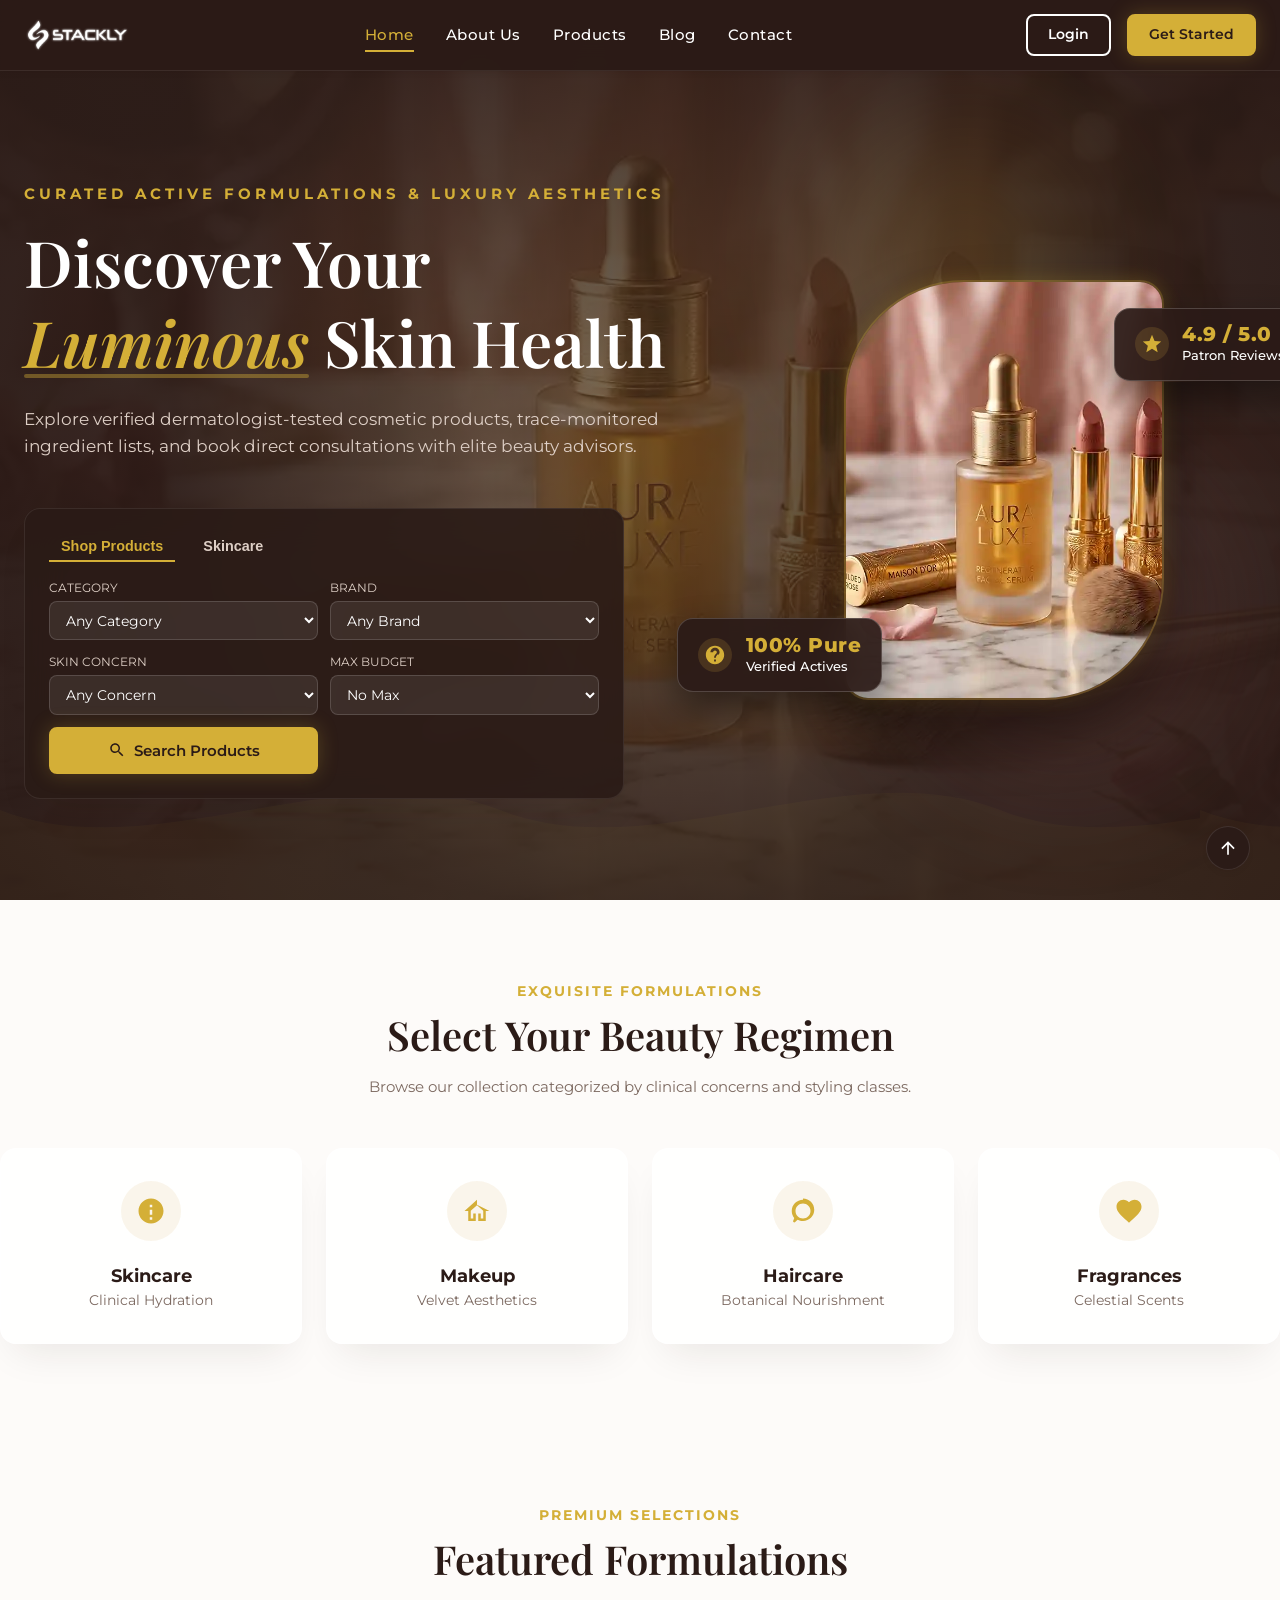
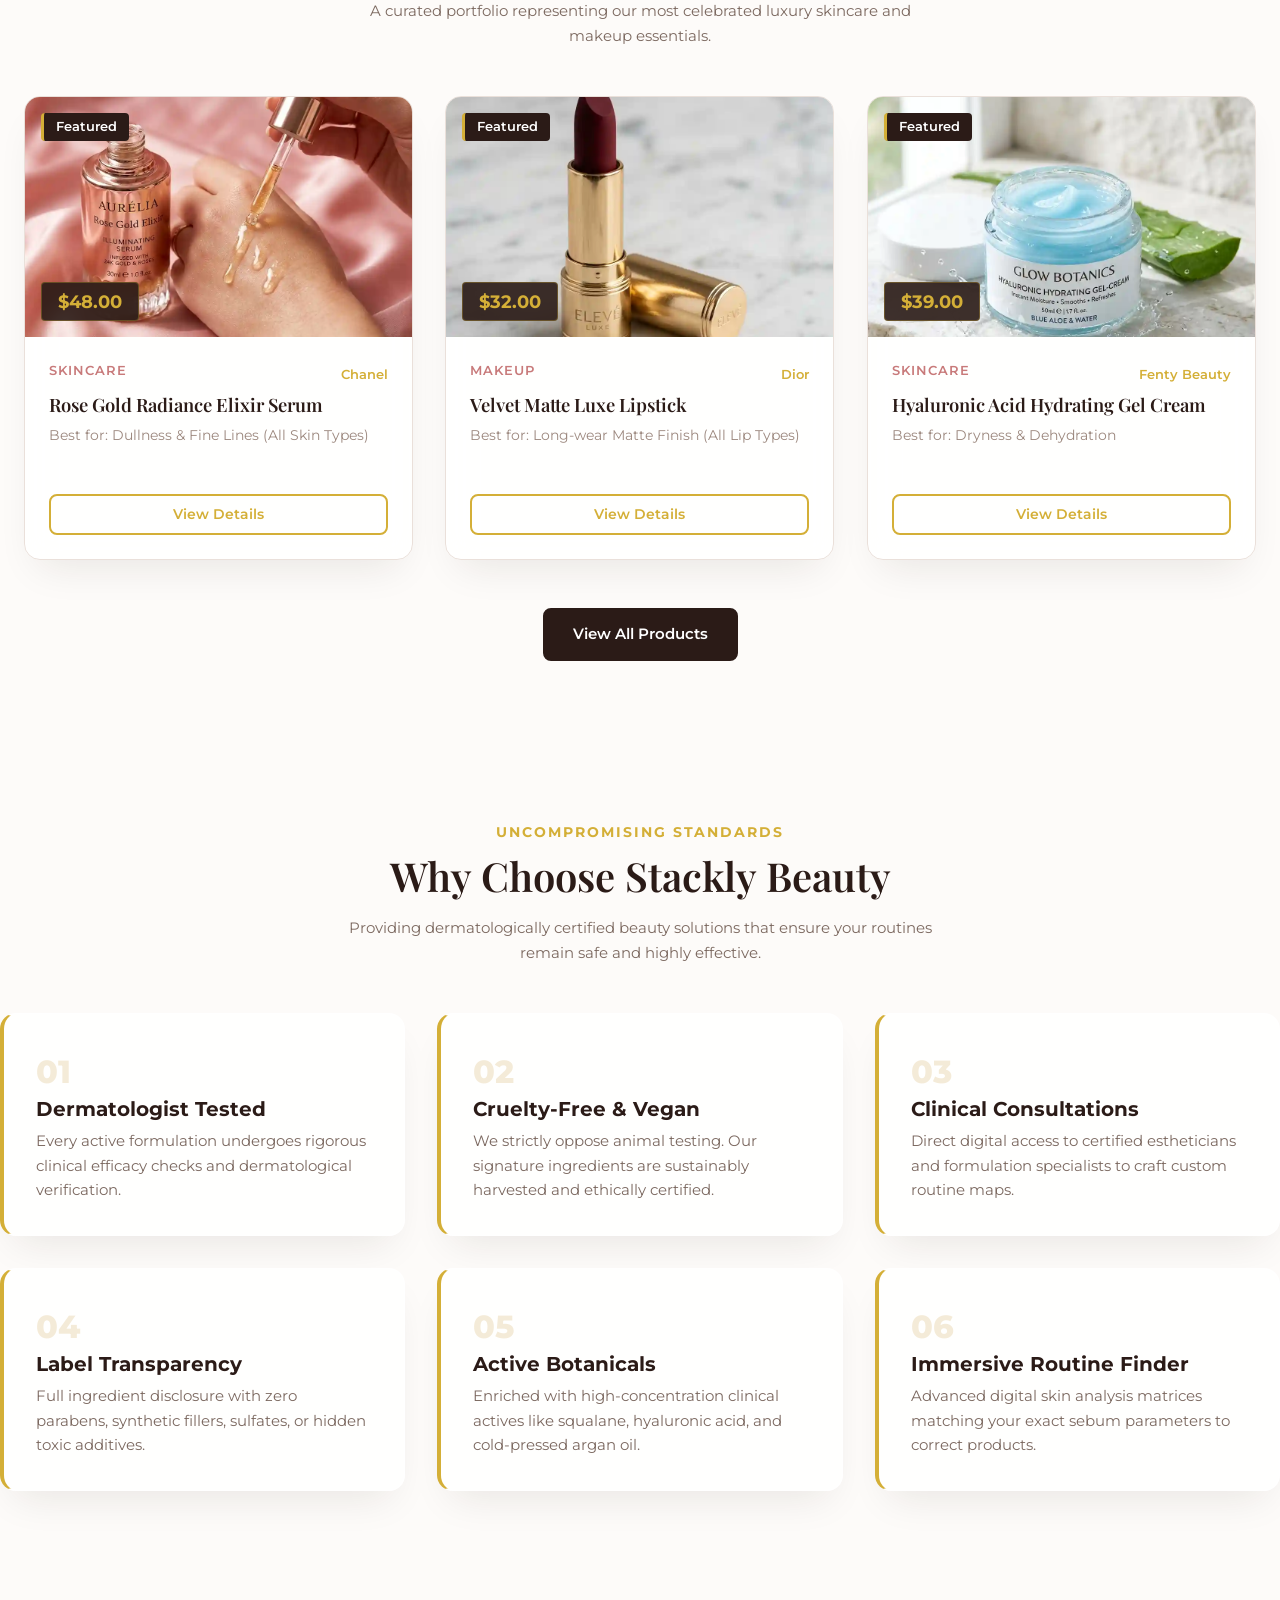
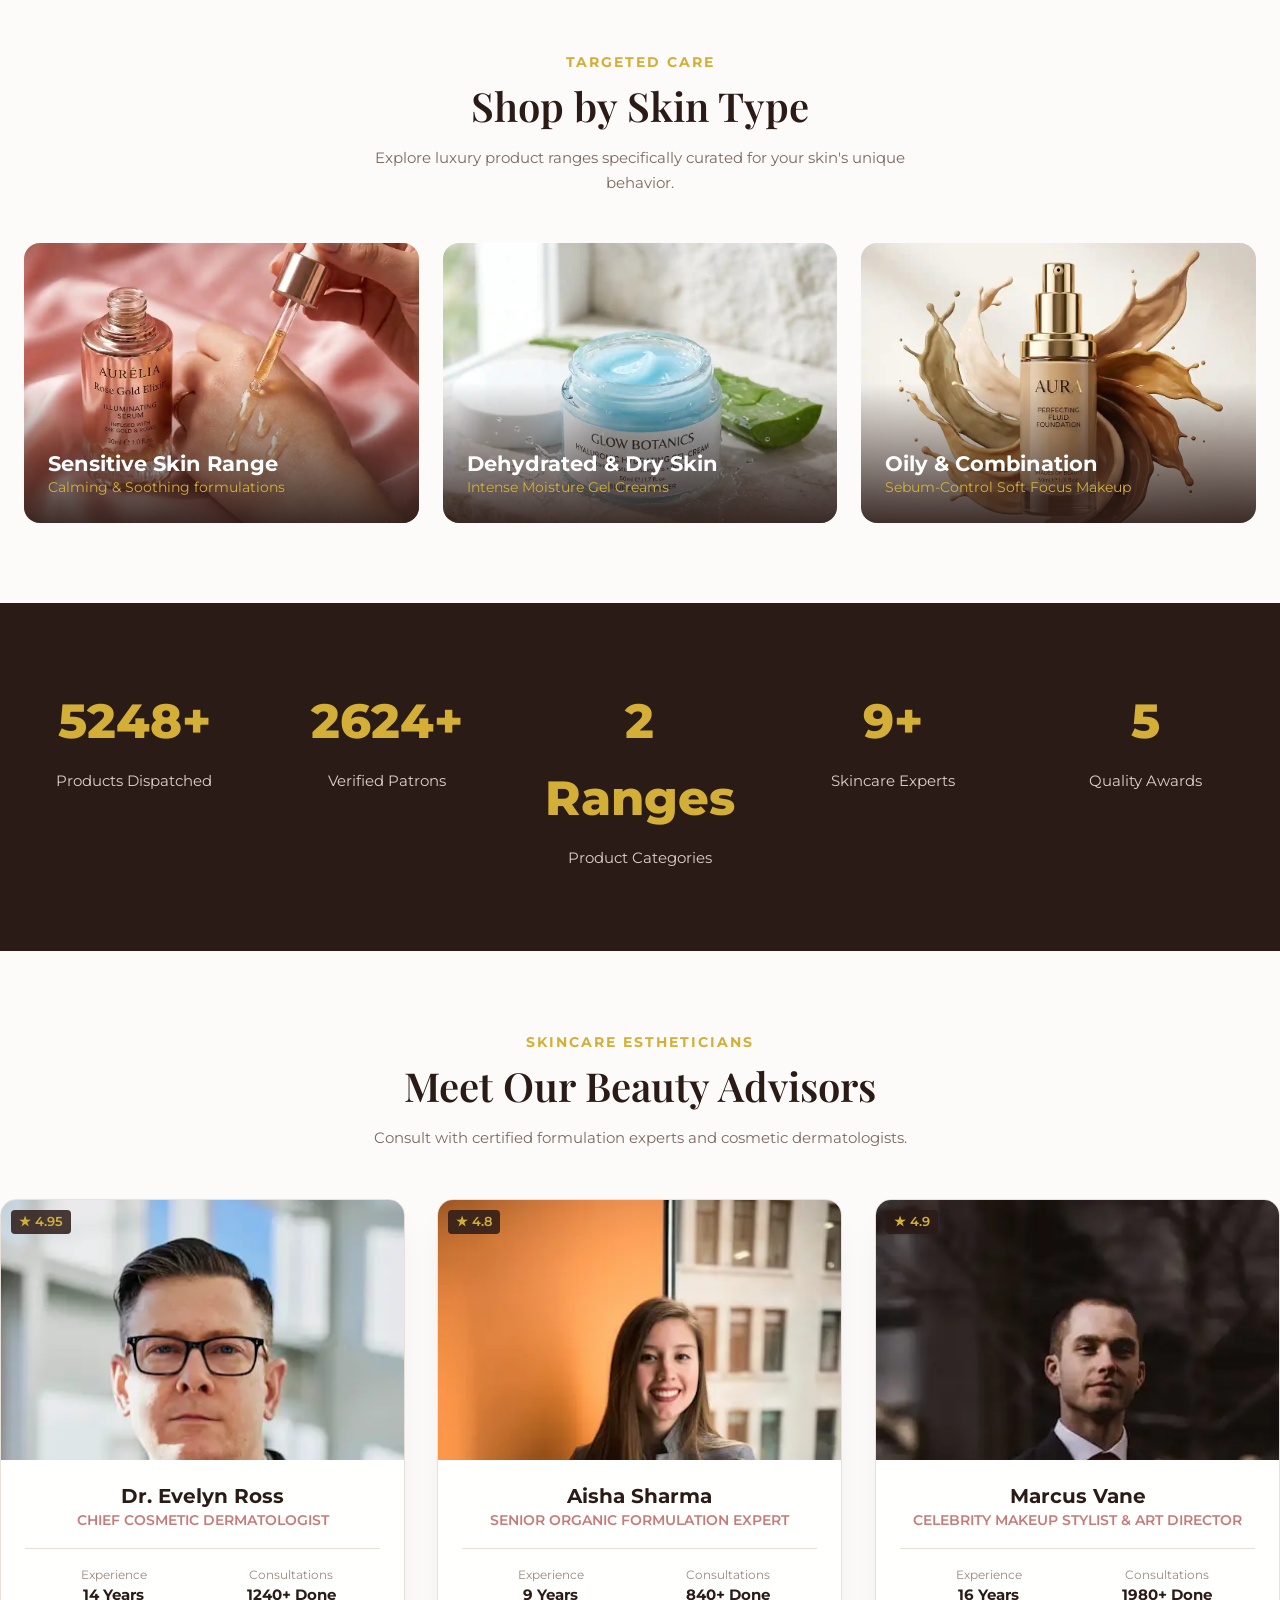
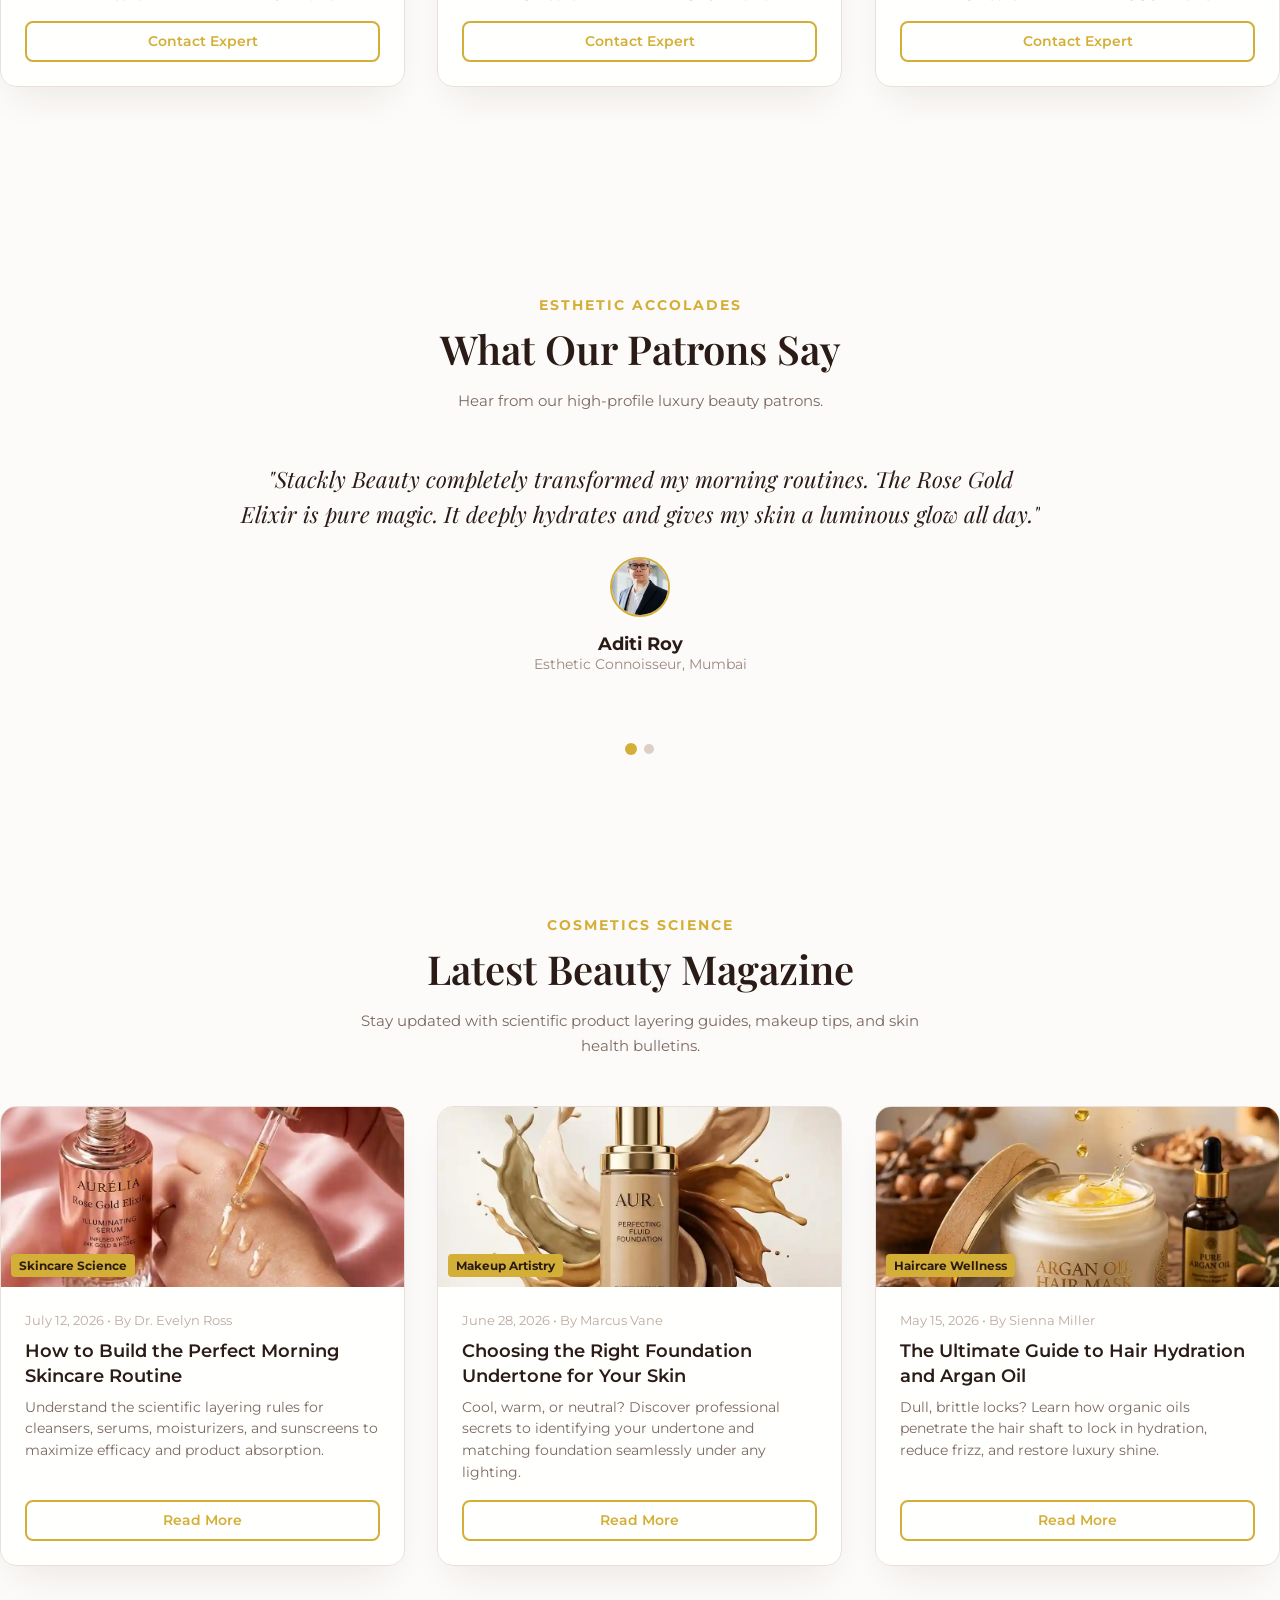
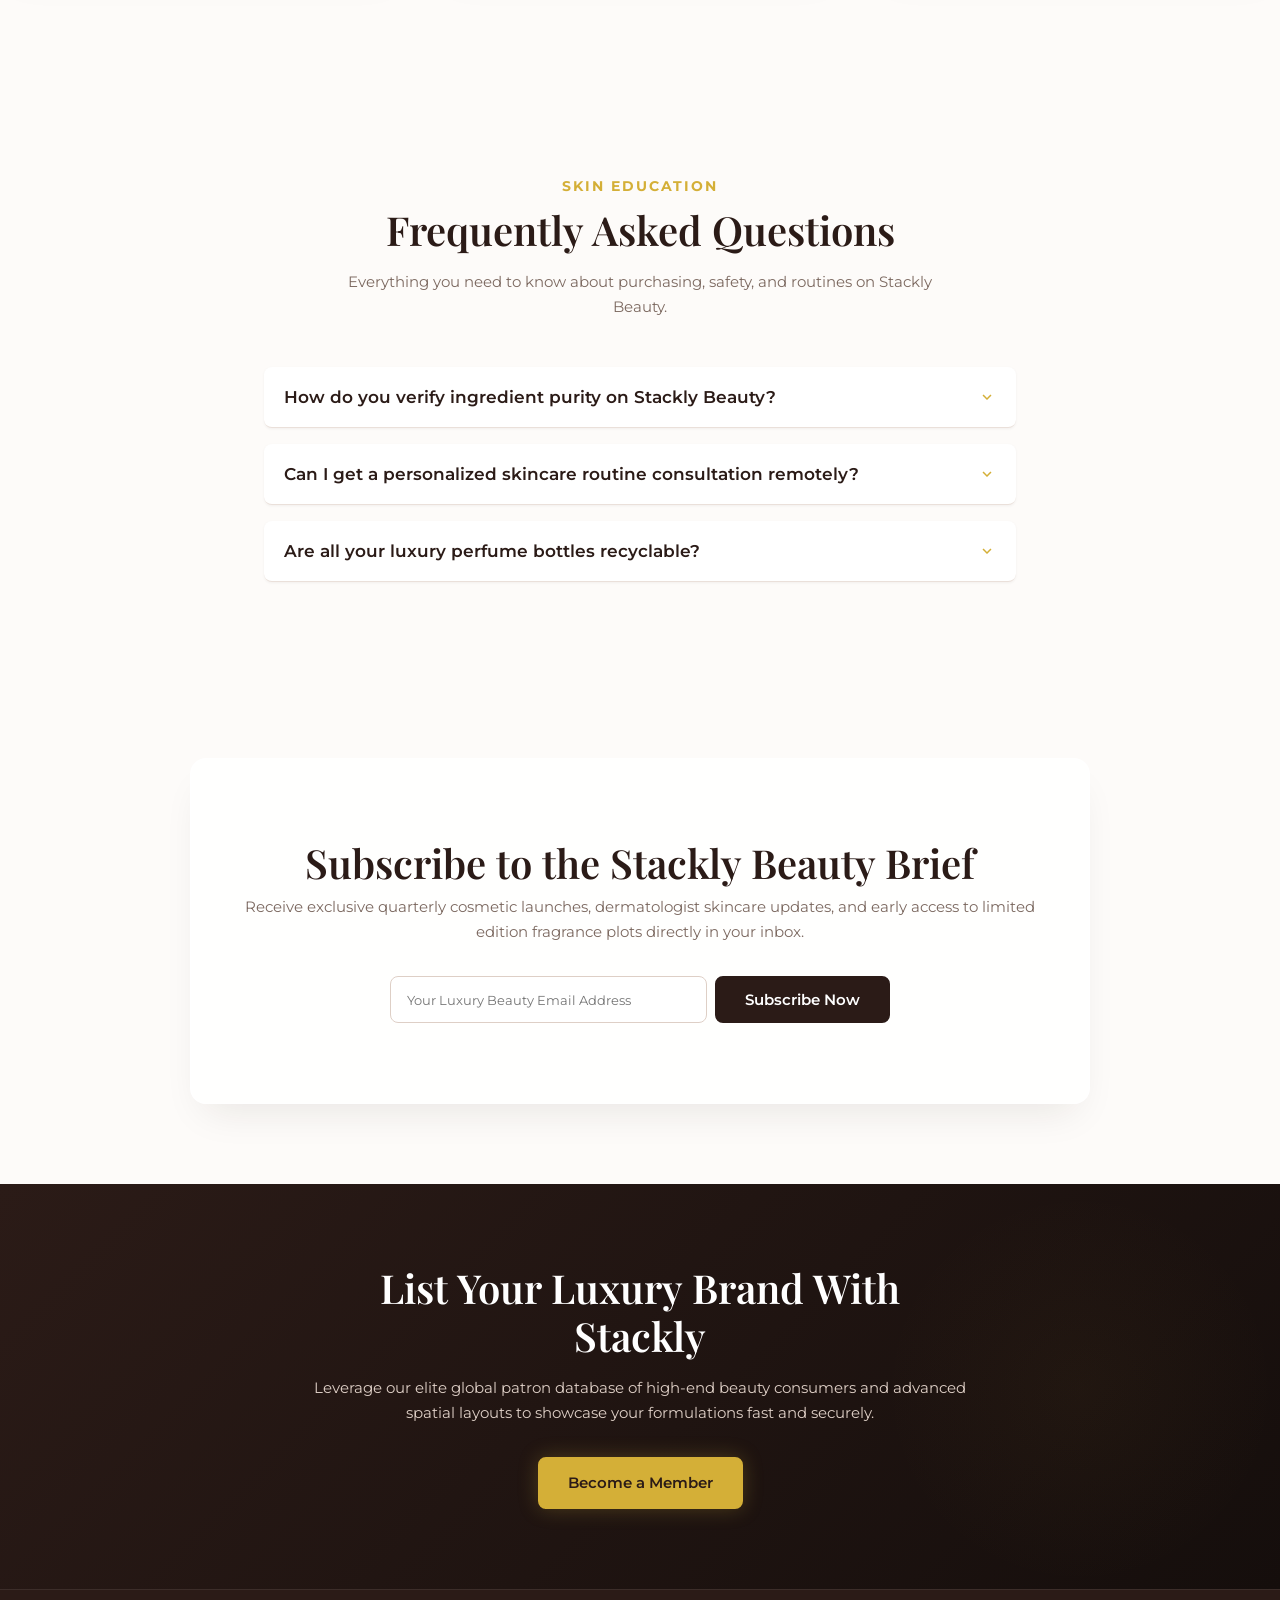
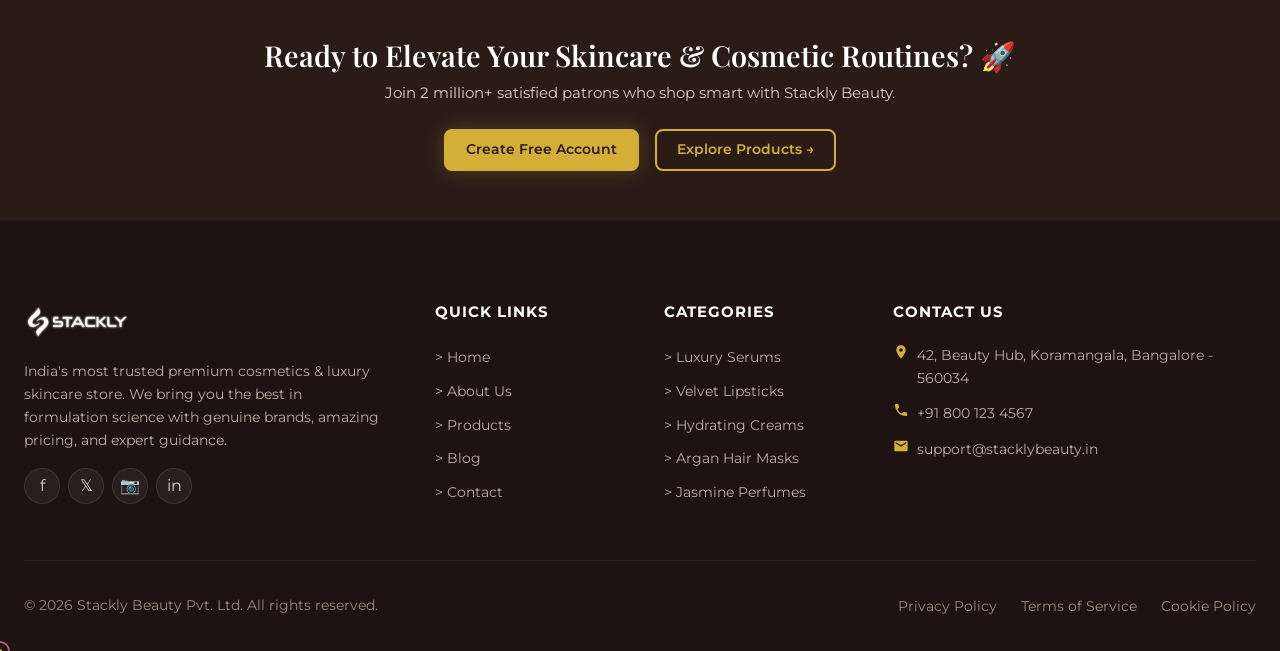
==== commit 8eaa2298: "hi" ====
--- a/index.html
+++ b/index.html
@@ -72,8 +72,7 @@
           <span class="hero-subtitle">Curated Active Formulations & Luxury Aesthetics</span>
           <h1 class="hero-title">Discover Your<br><span>Luminous</span> Skin Health</h1>
           <p class="hero-desc">Explore verified dermatologist-tested cosmetic products, trace-monitored ingredient lists, and book direct consultations with elite beauty advisors.</p>
-          
-          <!-- Search bar panel -->
+           
           <div class="glass-panel search-panel glass-card-dark" id="hero-search-panel">
             <div class="search-tabs">
               <button class="search-tab-btn active">Shop Products</button>
@@ -619,7 +618,7 @@
       // Hydrate blogs
       if (blogsGrid) {
         blogsGrid.innerHTML = '';
-        BLOGS.forEach(b => {
+        BLOGS.slice(0, 3).forEach(b => {
           blogsGrid.innerHTML += `
             <div class="glass-card property-card reveal reveal-up reveal-visible">
               <div style="position: relative; height: 180px; overflow: hidden;">
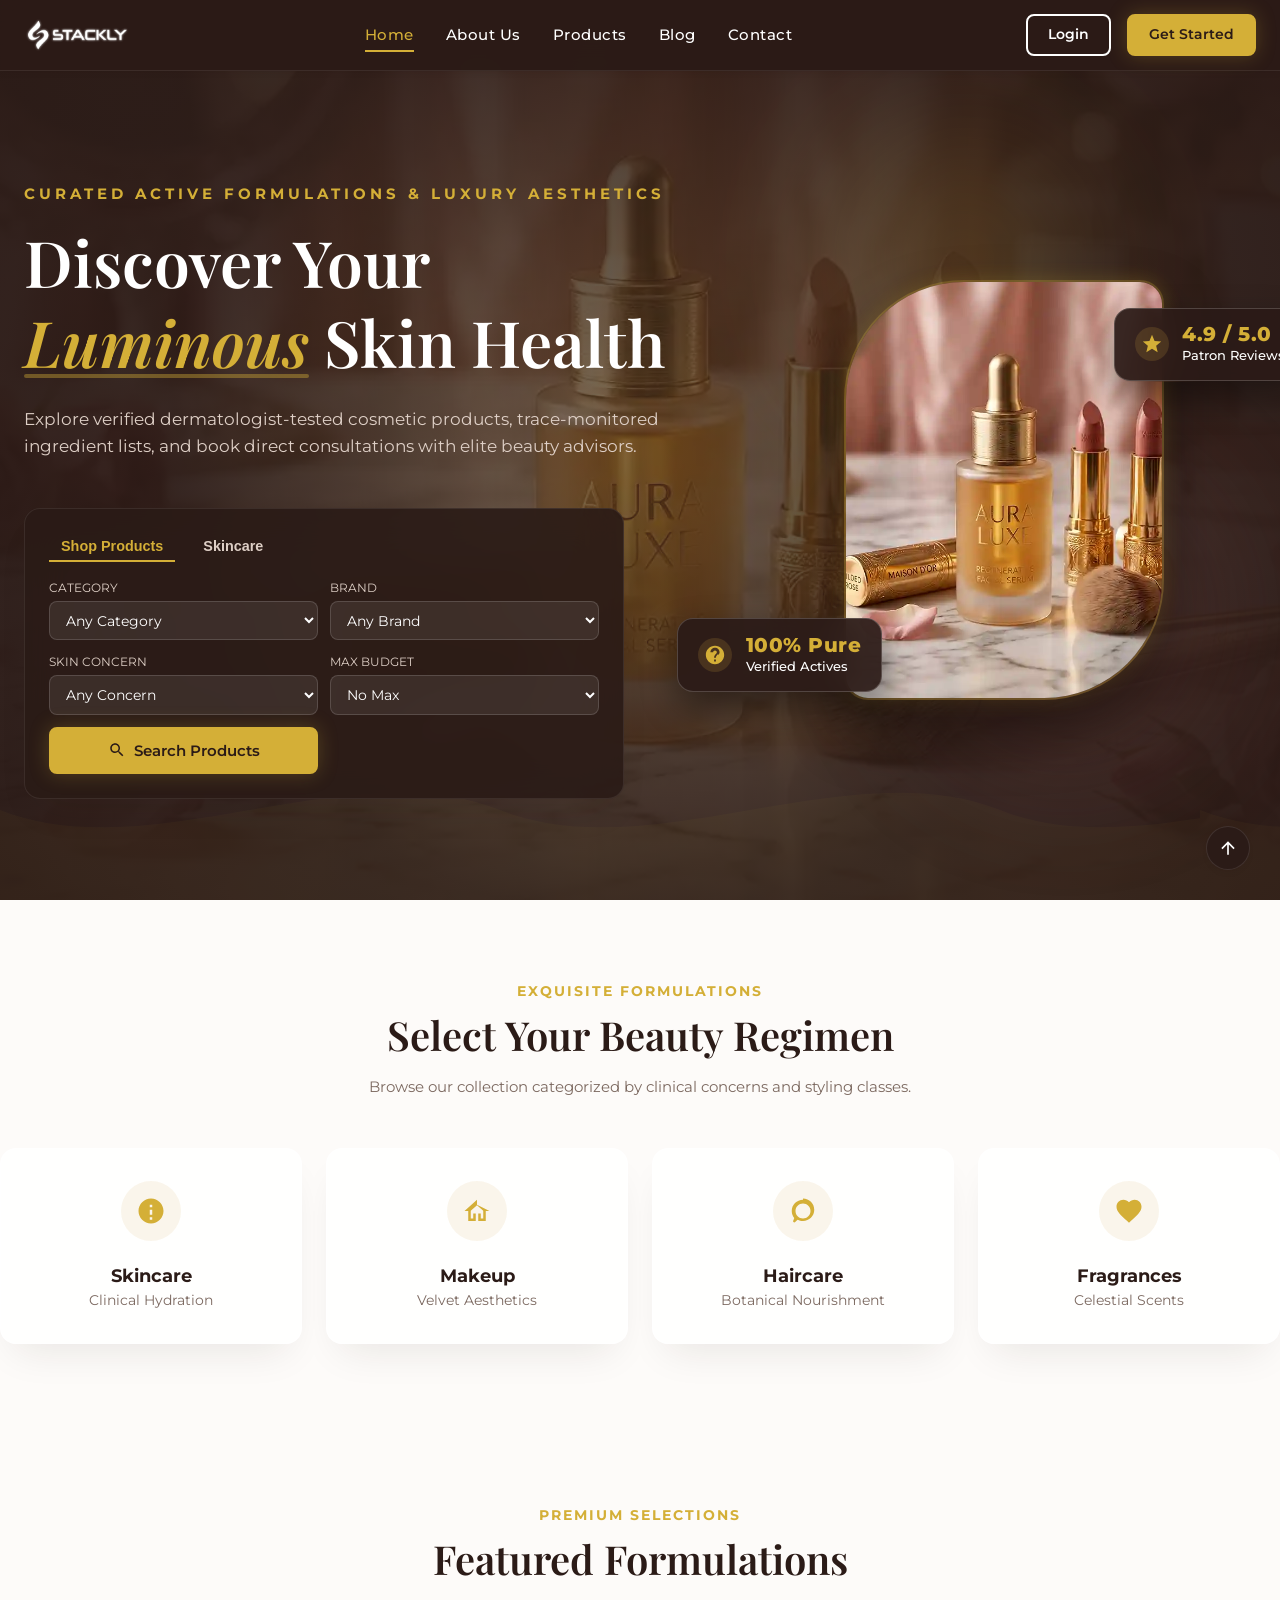
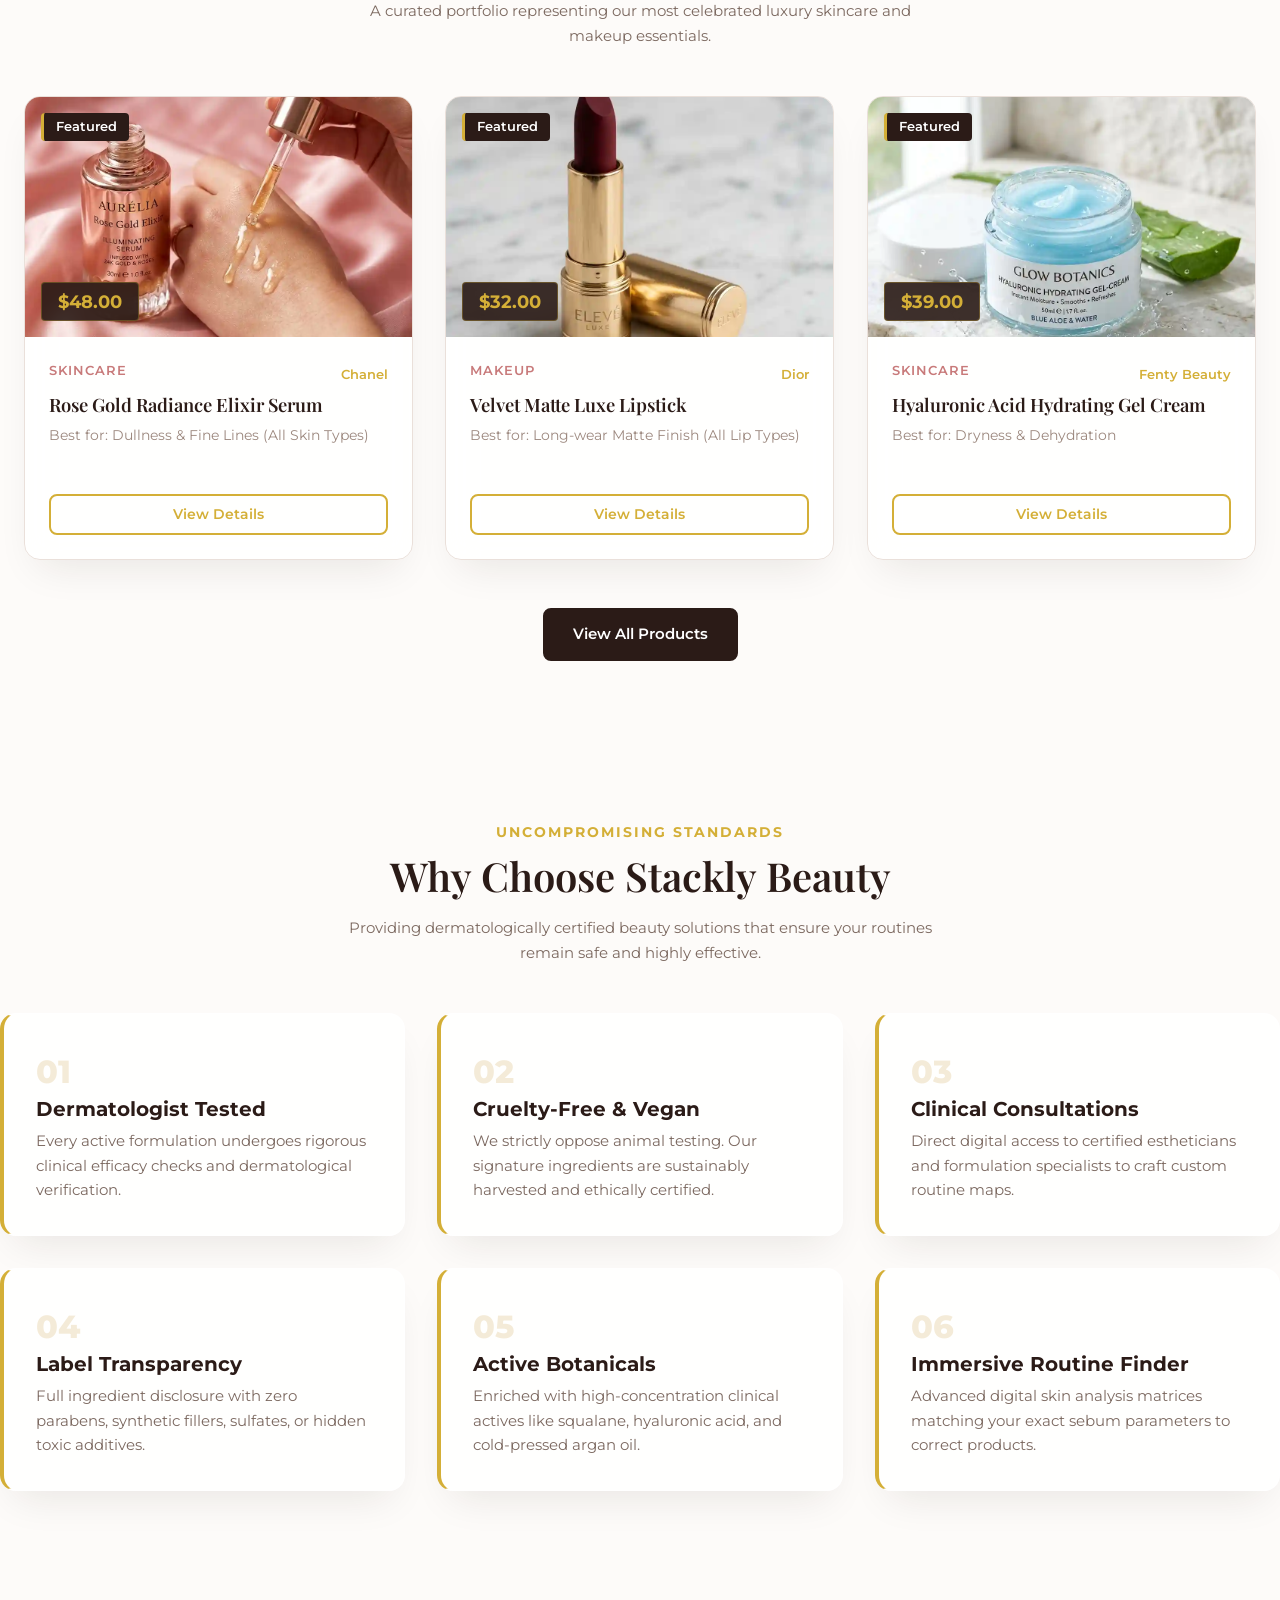
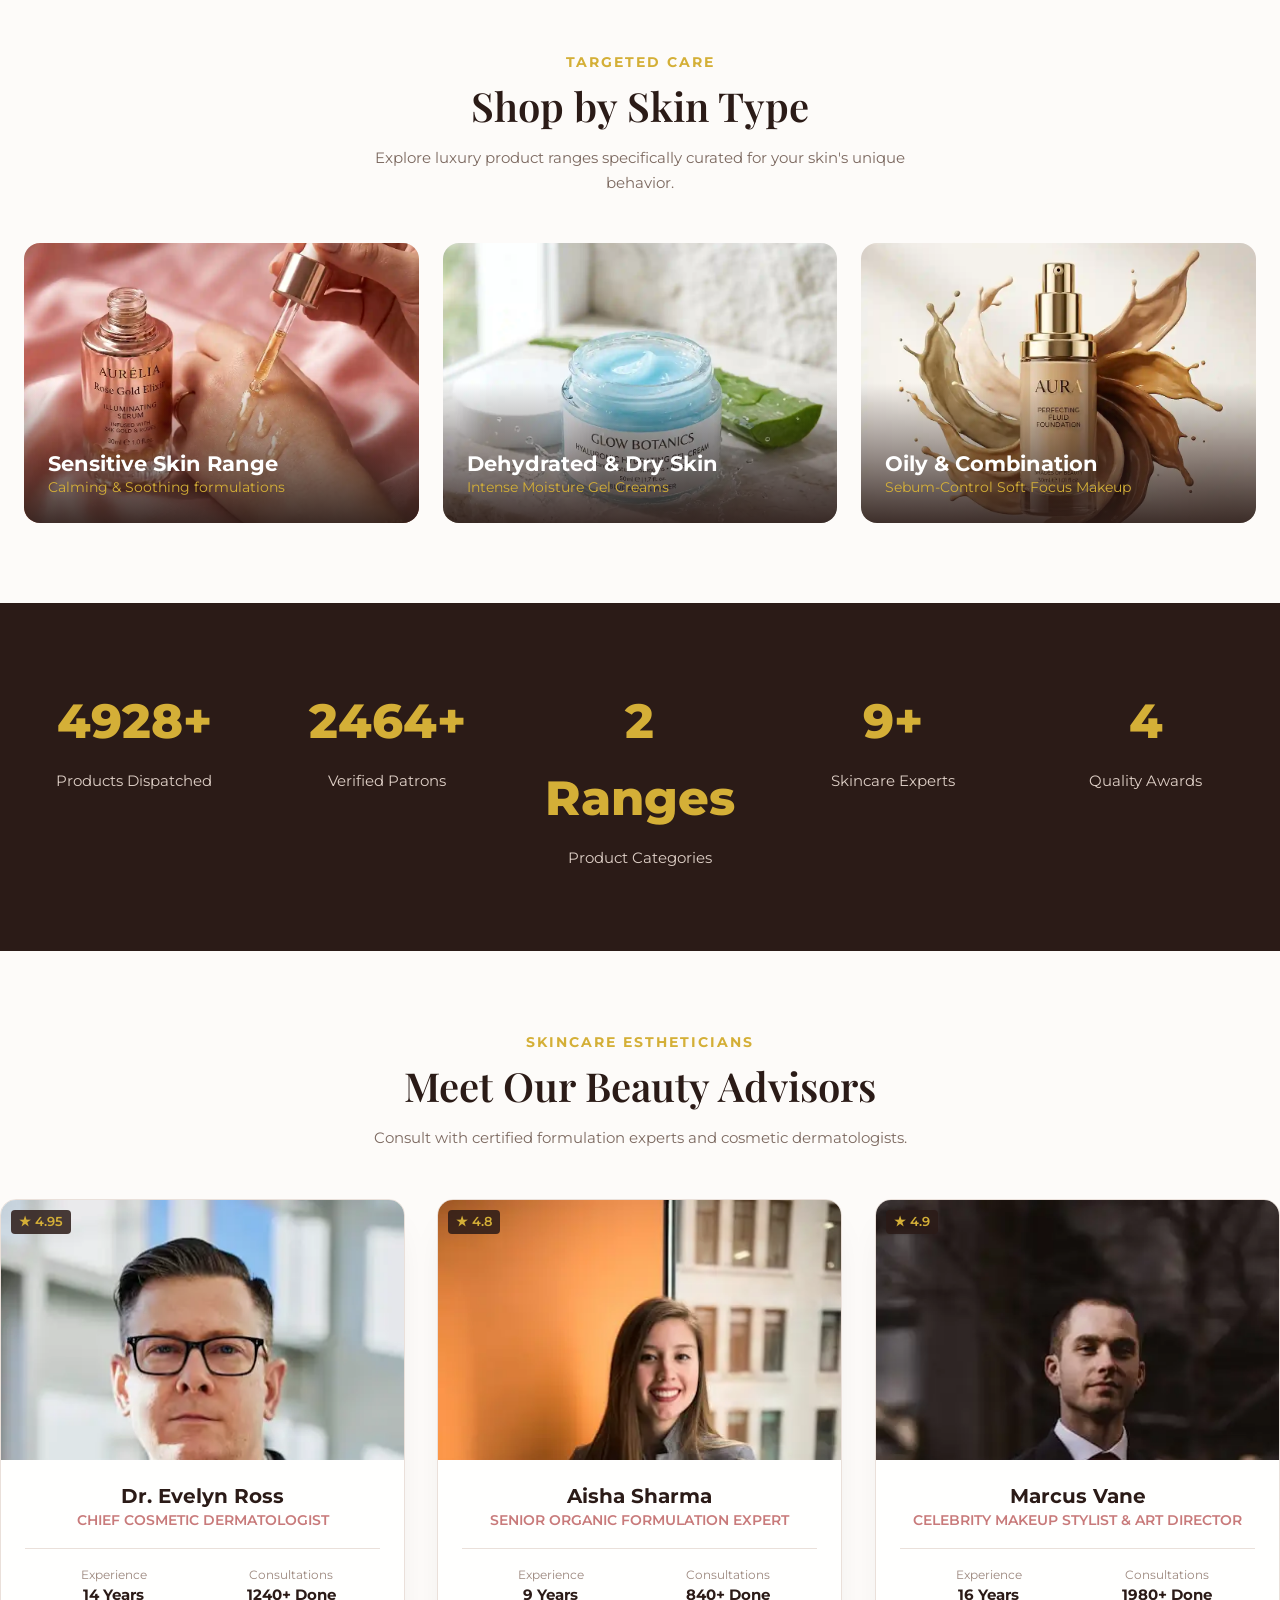
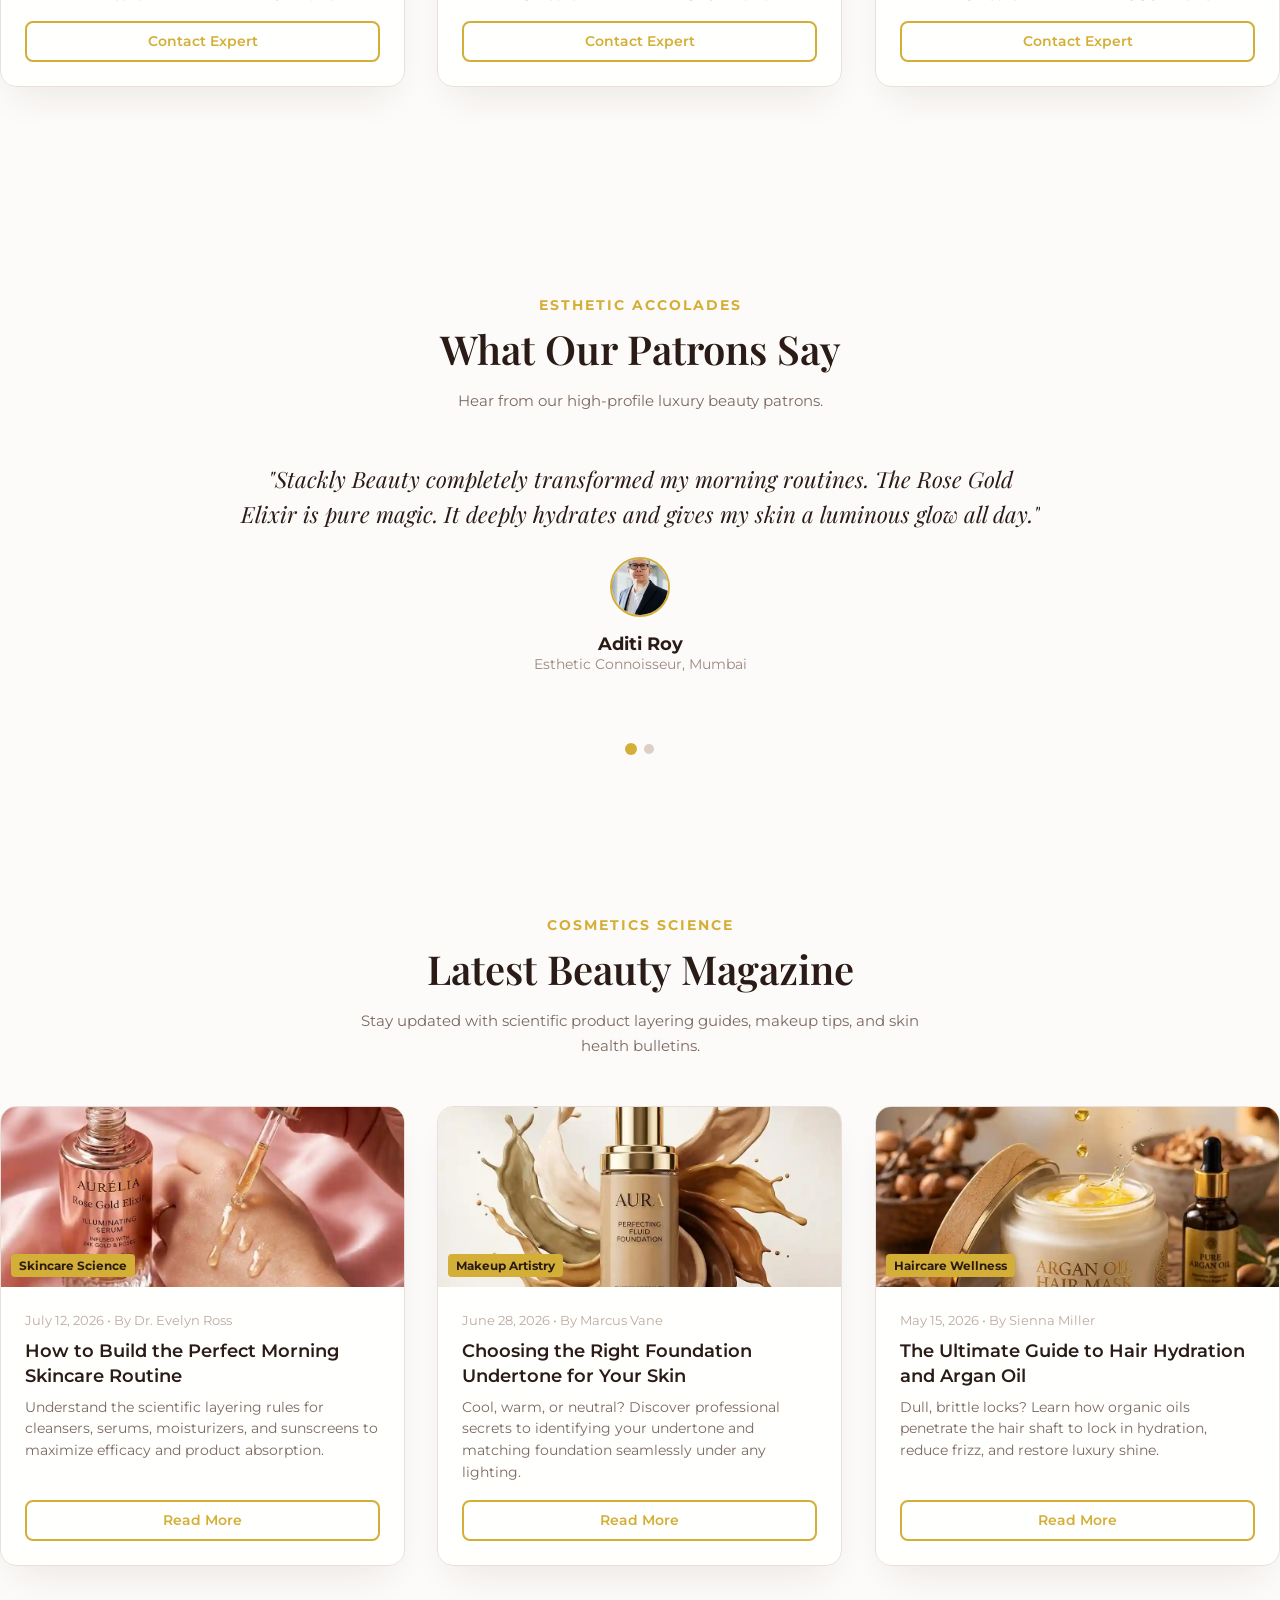
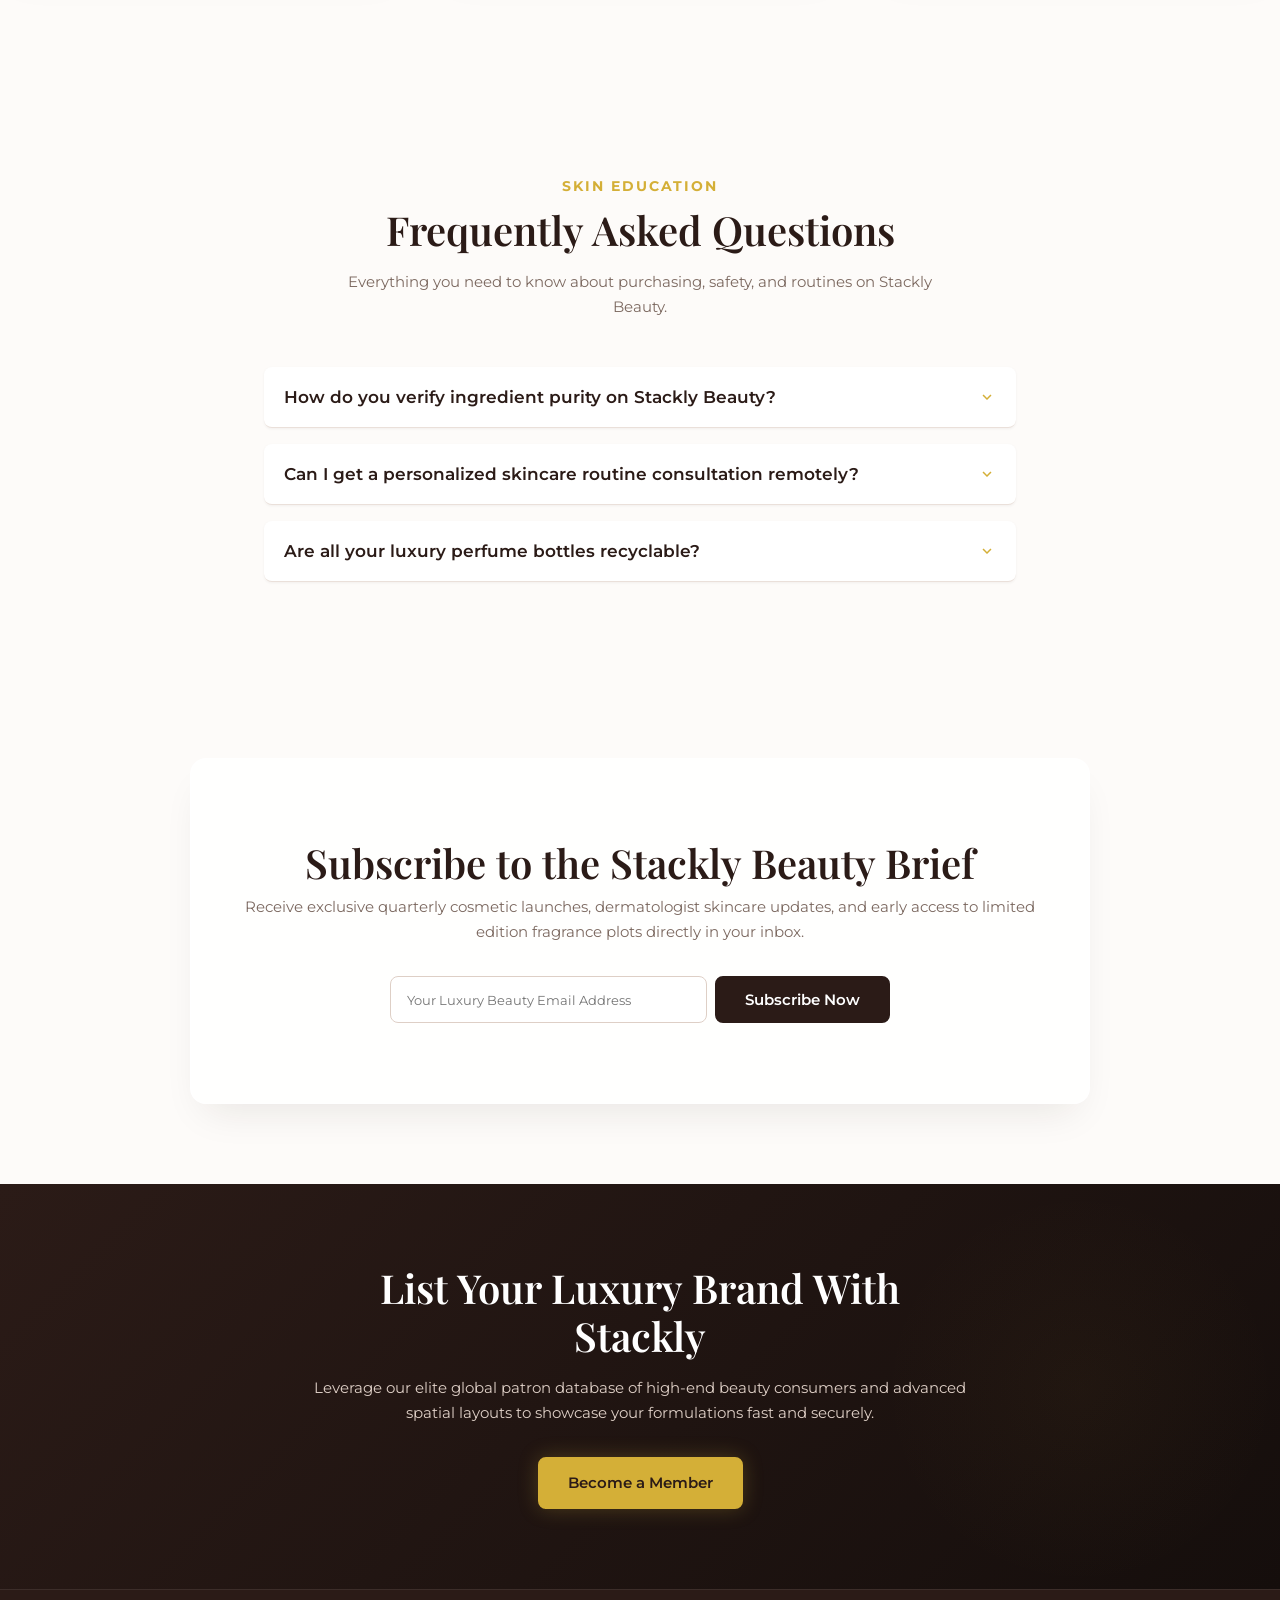
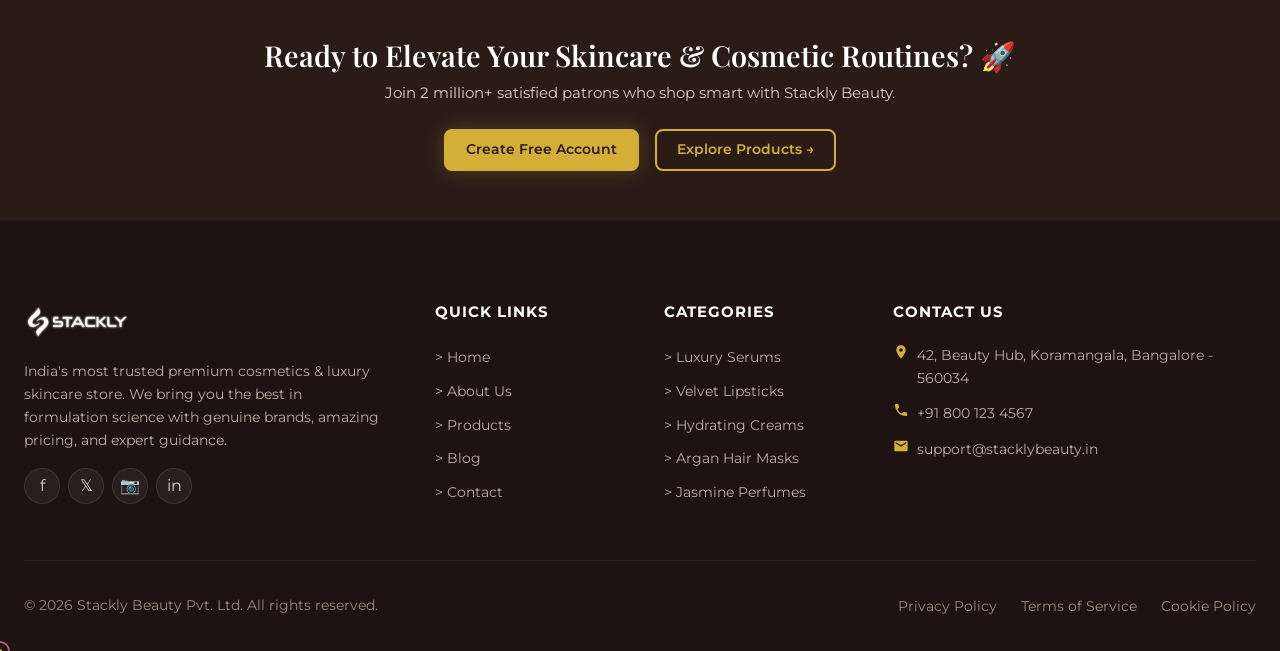
==== commit a14b243a: "hi" ====
--- a/index.html
+++ b/index.html
@@ -46,6 +46,10 @@
         <li><a href="products.html" class="nav-link">Products</a></li>
         <li><a href="blog.html" class="nav-link">Blog</a></li>
         <li><a href="contact.html" class="nav-link">Contact</a></li>
+        <li class="nav-mobile-actions">
+          <a href="login.html" class="btn btn-outline btn-sm btn-shimmer">Login</a>
+          <a href="create-account.html" class="btn btn-secondary btn-sm btn-shimmer">Get Started</a>
+        </li>
       </ul>
 
       <div class="nav-actions">
--- a/css/main.css
+++ b/css/main.css
@@ -527,3 +527,42 @@
     text-align: center;
   }
 }
+
+/* Mobile responsive navigation action button fixes */
+.nav-mobile-actions {
+  display: none;
+}
+
+@media (max-width: 992px) {
+  .nav-actions {
+    display: none !important; /* Hide header actions when hamburger is active */
+  }
+  .nav-mobile-actions {
+    display: flex;
+    flex-direction: column;
+    gap: 1rem;
+    width: 100%;
+    align-items: center;
+    padding: 0 1.5rem;
+    margin-top: 1rem;
+  }
+  .nav-mobile-actions .btn {
+    width: 100%;
+    text-align: center;
+    justify-content: center;
+  }
+}
+
+/* Footer responsive overrides */
+@media (max-width: 992px) {
+  .custom-footer-grid {
+    grid-template-columns: 1fr 1fr !important;
+  }
+}
+@media (max-width: 576px) {
+  .custom-footer-grid {
+    grid-template-columns: 1fr !important;
+  }
+}
+
+
